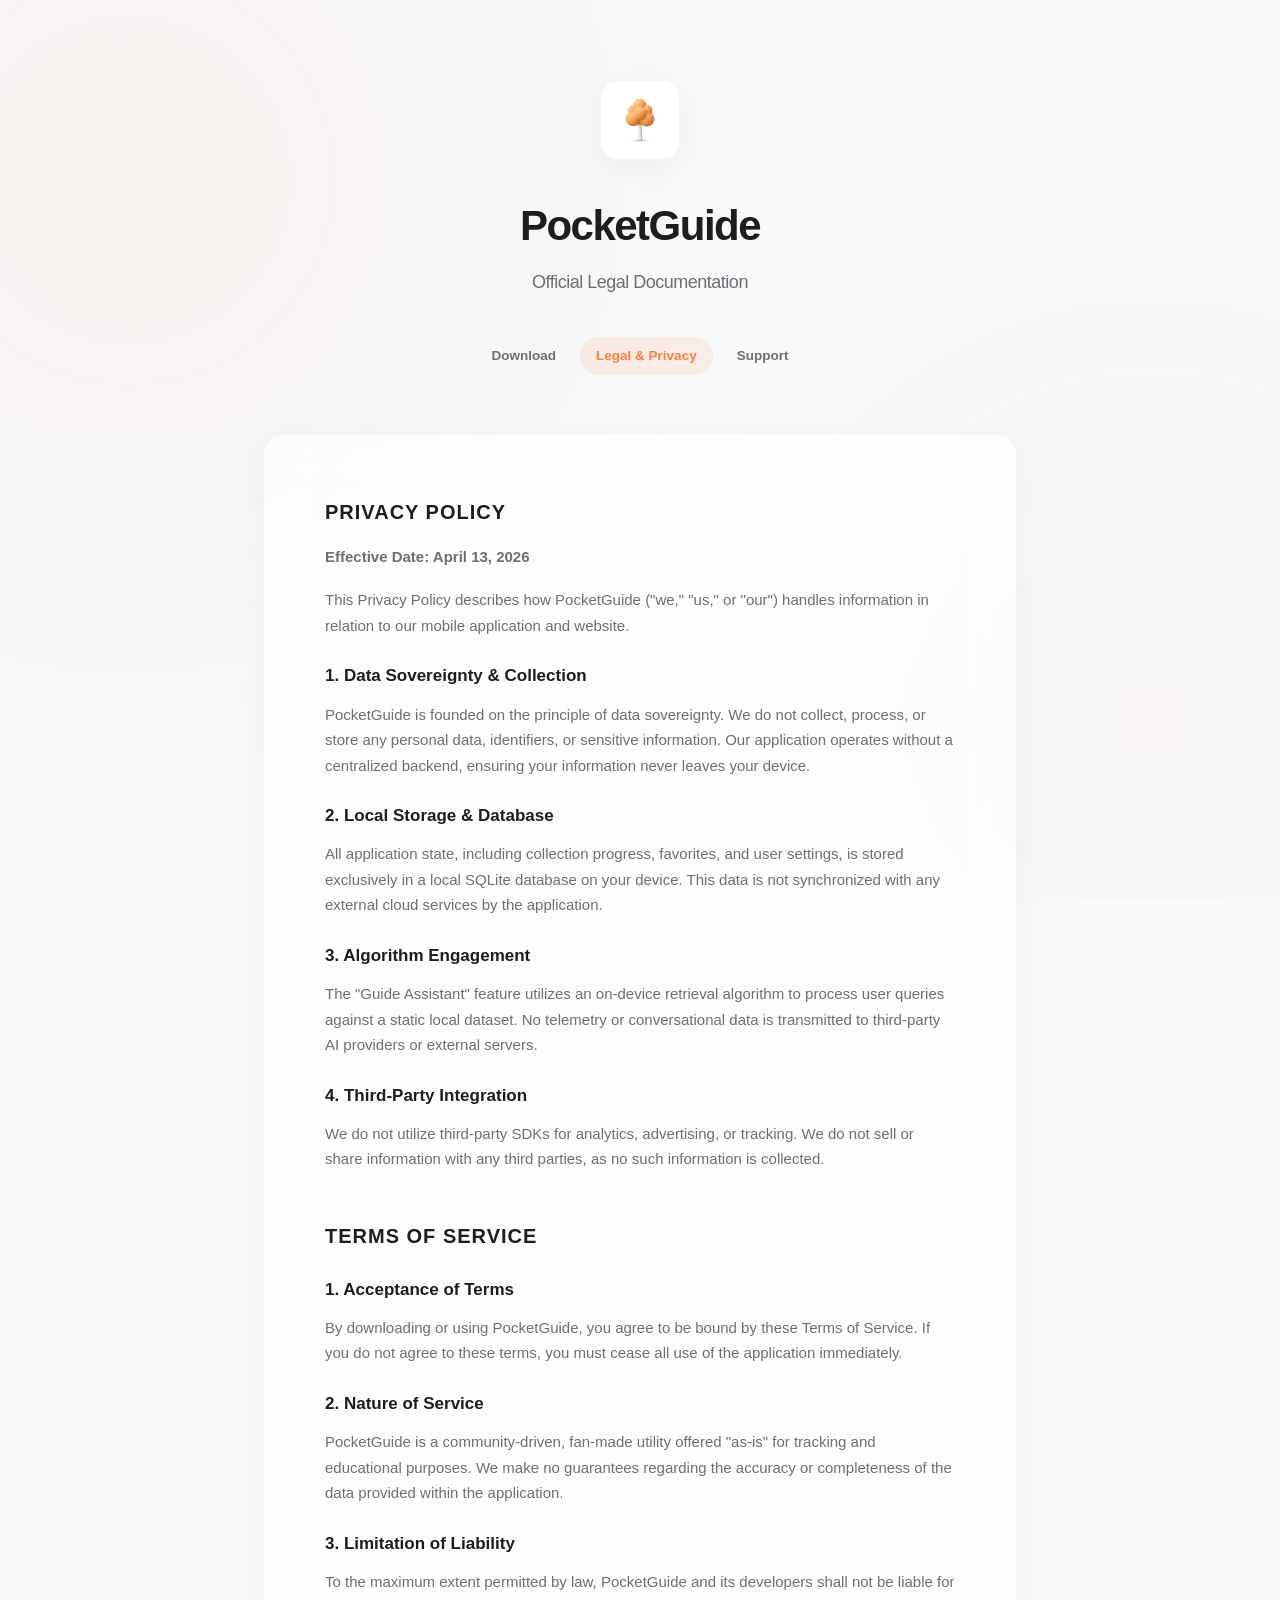
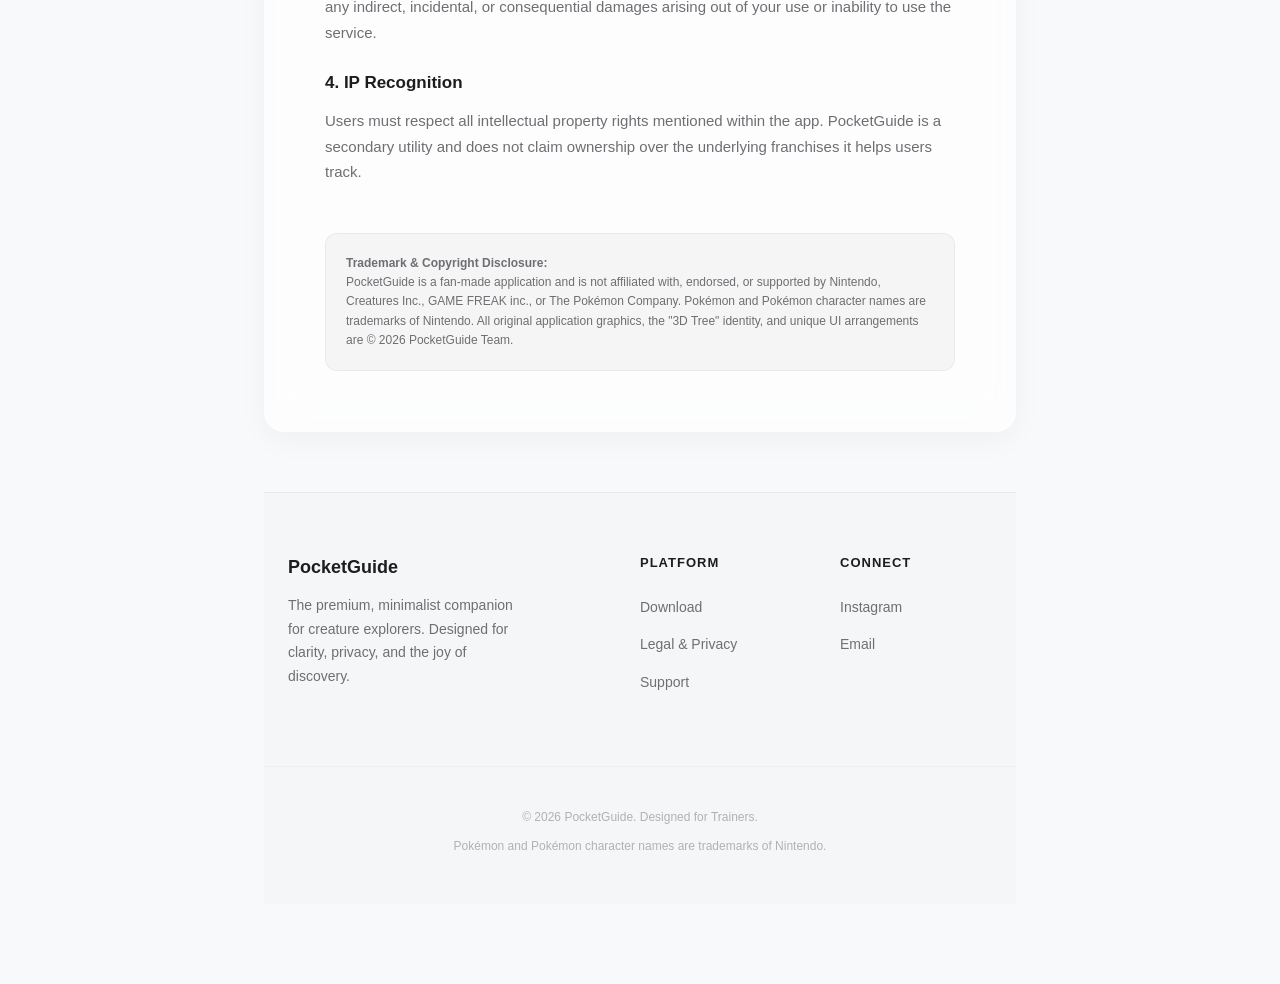
==== index.html @ 84dc96e0 "Add files via upload" ====
<!DOCTYPE html>
<html lang="en">
<head>
  <meta charset="UTF-8">
  <meta name="viewport" content="width=device-width, initial-scale=1.0">
  <title>Legal & Privacy | PocketGuide</title>
  <link rel="icon" type="image/png" href="favicon.png">
  <link rel="stylesheet" href="style.css">
</head>
<body>
  <div class="gradient-bg"></div>
  <div class="container">
    <header>
      <img src="logo.png" alt="PocketGuide Logo" class="logo-image">
      <h1>PocketGuide</h1>
      <p class="subtitle">Official Legal Documentation</p>
      
      <div class="nav">
        <a href="download.html" class="nav-link">Download</a>
        <a href="index.html" class="nav-link active">Legal & Privacy</a>
        <a href="contact.html" class="nav-link">Support</a>
      </div>
    </header>

    <main class="card">
      <div class="legal-section">
        <h2>Privacy Policy</h2>
        <p><strong>Effective Date: April 13, 2026</strong></p>
        <p>This Privacy Policy describes how PocketGuide ("we," "us," or "our") handles information in relation to our mobile application and website.</p>
        
        <h3>1. Data Sovereignty & Collection</h3>
        <p>PocketGuide is founded on the principle of data sovereignty. We do not collect, process, or store any personal data, identifiers, or sensitive information. Our application operates without a centralized backend, ensuring your information never leaves your device.</p>
        
        <h3>2. Local Storage & Database</h3>
        <p>All application state, including collection progress, favorites, and user settings, is stored exclusively in a local SQLite database on your device. This data is not synchronized with any external cloud services by the application.</p>
        
        <h3>3. Algorithm Engagement</h3>
        <p>The "Guide Assistant" feature utilizes an on-device retrieval algorithm to process user queries against a static local dataset. No telemetry or conversational data is transmitted to third-party AI providers or external servers.</p>
        
        <h3>4. Third-Party Integration</h3>
        <p>We do not utilize third-party SDKs for analytics, advertising, or tracking. We do not sell or share information with any third parties, as no such information is collected.</p>
      </div>

      <div class="legal-section">
        <h2>Terms of Service</h2>
        <h3>1. Acceptance of Terms</h3>
        <p>By downloading or using PocketGuide, you agree to be bound by these Terms of Service. If you do not agree to these terms, you must cease all use of the application immediately.</p>
        
        <h3>2. Nature of Service</h3>
        <p>PocketGuide is a community-driven, fan-made utility offered "as-is" for tracking and educational purposes. We make no guarantees regarding the accuracy or completeness of the data provided within the application.</p>
        
        <h3>3. Limitation of Liability</h3>
        <p>To the maximum extent permitted by law, PocketGuide and its developers shall not be liable for any indirect, incidental, or consequential damages arising out of your use or inability to use the service.</p>
        
        <h3>4. IP Recognition</h3>
        <p>Users must respect all intellectual property rights mentioned within the app. PocketGuide is a secondary utility and does not claim ownership over the underlying franchises it helps users track.</p>
      </div>

      <div class="trademark-notice">
        <strong>Trademark & Copyright Disclosure:</strong><br>
        PocketGuide is a fan-made application and is not affiliated with, endorsed, or supported by Nintendo, Creatures Inc., GAME FREAK inc., or The Pokémon Company. Pokémon and Pokémon character names are trademarks of Nintendo. All original application graphics, the "3D Tree" identity, and unique UI arrangements are &copy; 2026 PocketGuide Team.
      </div>
    </main>

    <footer>
      <div class="footer-grid">
        <div class="footer-brand">
          <h4>PocketGuide</h4>
          <p>The premium, minimalist companion for creature explorers. Designed for clarity, privacy, and the joy of discovery.</p>
        </div>
        <div class="footer-col">
          <h5>Platform</h5>
          <ul class="footer-links">
            <li><a href="download.html">Download</a></li>
            <li><a href="index.html">Legal & Privacy</a></li>
            <li><a href="contact.html">Support</a></li>
          </ul>
        </div>
        <div class="footer-col">
          <h5>Connect</h5>
          <ul class="footer-links">
            <li><a href="#">Instagram</a></li>
            <li><a href="mailto:support@pocketguide.app">Email</a></li>
          </ul>
        </div>
      </div>
      <div class="footer-bottom">
        <p>&copy; 2026 PocketGuide. Designed for Trainers.</p>
        <p>Pokémon and Pokémon character names are trademarks of Nintendo.</p>
      </div>
    </footer>
  </div>
</body>
</html>
---- style.css ----
/* style.css - PocketGuide Premium Design System (Mobile First) */

:root {
  --accent: #FF7F41; /* PocketGuide Orange */
  --accent-light: rgba(255, 127, 65, 0.1);
  --bg-primary: #F8F9FA;
  --bg-secondary: #FFFFFF;
  --text-primary: #1D1D1F;
  --text-secondary: #6E6E73;
  --card-shadow: 0 8px 30px rgba(0, 0, 0, 0.04);
  --border-radius: 20px;
  --glass: rgba(255, 255, 255, 0.7);
}

* {
  box-sizing: border-box;
  margin: 0;
  padding: 0;
}

body {
  font-family: 'Inter', -apple-system, BlinkMacSystemFont, sans-serif;
  background-color: var(--bg-primary);
  color: var(--text-primary);
  line-height: 1.6;
  -webkit-font-smoothing: antialiased;
  overflow-x: hidden;
}

/* --- MOBILE BASE STYLES --- */

.gradient-bg {
  position: fixed;
  top: 0;
  left: 0;
  width: 100%;
  height: 100%;
  z-index: -1;
  background: radial-gradient(circle at 10% 20%, rgba(255, 127, 65, 0.05) 0%, rgba(255, 255, 255, 0) 45%),
              radial-gradient(circle at 90% 80%, rgba(255, 127, 65, 0.03) 0%, rgba(255, 255, 255, 0) 45%);
}

.container {
  width: 100%;
  margin: 0 auto;
  padding: 40px 16px;
}

header {
  text-align: center;
  margin-bottom: 40px;
  animation: fadeIn 0.8s ease-out;
}

.logo-image {
  width: 80px;
  height: 80px;
  border-radius: 18px;
  margin-bottom: 24px;
  box-shadow: var(--card-shadow);
  border: 1px solid rgba(0,0,0,0.02);
}

h1 {
  font-size: 32px;
  font-weight: 800;
  letter-spacing: -1.5px;
  margin-bottom: 8px;
  color: var(--text-primary);
}

.subtitle {
  font-size: 16px;
  color: var(--text-secondary);
  font-weight: 500;
  letter-spacing: -0.5px;
}

.nav {
  display: flex;
  justify-content: center;
  gap: 4px;
  margin-top: 32px;
}

.nav-link {
  text-decoration: none;
  color: var(--text-secondary);
  font-weight: 600;
  font-size: 12px;
  transition: all 0.2s ease;
  padding: 8px 12px;
  border-radius: 100px;
}

.nav-link:hover {
  color: var(--accent);
  background-color: var(--accent-light);
}

.nav-link.active {
  color: var(--accent);
  background: var(--accent-light);
}

.card {
  background: var(--glass);
  backdrop-filter: blur(20px);
  -webkit-backdrop-filter: blur(20px);
  border-radius: var(--border-radius);
  padding: 32px 24px;
  box-shadow: var(--card-shadow);
  border: 1px solid rgba(255, 255, 255, 0.4);
  animation: slideUp 0.8s ease-out;
}

.legal-section {
  margin-bottom: 48px;
}

.legal-section:last-child {
  margin-bottom: 0;
}

h2 {
  font-size: 18px;
  font-weight: 700;
  margin: 32px 0 16px;
  color: var(--text-primary);
  text-transform: uppercase;
  letter-spacing: 1px;
}

h2:first-of-type {
  margin-top: 0;
}

h3 {
  font-size: 16px;
  font-weight: 700;
  margin: 24px 0 12px;
  color: var(--text-primary);
}

p {
  margin-bottom: 18px;
  color: var(--text-secondary);
  font-size: 15px;
  line-height: 1.7;
}

.trademark-notice {
  background: rgba(0,0,0,0.03);
  padding: 20px;
  border-radius: 12px;
  font-size: 12px;
  color: var(--text-secondary);
  border: 1px solid rgba(0,0,0,0.05);
  margin-top: 40px;
}

/* Download Specifics */

.hero-image {
  width: 100px;
  height: 100px;
  margin: 0 auto 24px;
  display: block;
  border-radius: 24px;
  box-shadow: 0 12px 40px rgba(0,0,0,0.1);
  animation: float 4s ease-in-out infinite;
}

.app-badge {
  display: inline-block;
  background: #000;
  color: white;
  padding: 10px 24px;
  border-radius: 12px;
  text-decoration: none;
  font-weight: 600;
  margin-top: 24px;
  transition: transform 0.3s cubic-bezier(0.175, 0.885, 0.32, 1.275);
  box-shadow: 0 10px 20px rgba(0,0,0,0.1);
}

/* Contact Specifics */

.contact-item {
  display: flex;
  align-items: center;
  gap: 16px;
  margin-bottom: 12px;
  padding: 16px;
  background: rgba(255, 127, 65, 0.03);
  border-radius: 12px;
  border: 1px solid rgba(255, 127, 65, 0.05);
  text-decoration: none;
  transition: all 0.3s ease;
}

.contact-icon {
  font-size: 20px;
  background: white;
  width: 40px;
  height: 40px;
  display: flex;
  align-items: center;
  justify-content: center;
  border-radius: 10px;
  box-shadow: 0 4px 10px rgba(0,0,0,0.03);
}

/* Footer (Mobile First: 1-Column) */

footer {
  margin-top: 60px;
  padding: 60px 0 40px;
  border-top: 1px solid rgba(0,0,0,0.05);
  background: rgba(0,0,0,0.01);
}

.footer-grid {
  display: flex;
  flex-direction: column;
  gap: 32px;
  text-align: center;
  padding: 0 24px;
}

.footer-brand h4 {
  font-size: 18px;
  font-weight: 800;
  margin-bottom: 12px;
  color: var(--text-primary);
}

.footer-brand p {
  font-size: 14px;
  margin: 0 auto;
}

.footer-col h5 {
  font-size: 13px;
  text-transform: uppercase;
  letter-spacing: 1px;
  font-weight: 700;
  margin-bottom: 20px;
  color: var(--text-primary);
}

.footer-links {
  list-style: none;
}

.footer-links li {
  margin-bottom: 12px;
}

.footer-links a {
  text-decoration: none;
  color: var(--text-secondary);
  font-size: 14px;
  transition: color 0.2s ease;
}

.footer-bottom {
  margin: 40px auto 0;
  padding: 32px 24px 0;
  border-top: 1px solid rgba(0,0,0,0.03);
  text-align: center;
}

.footer-bottom p {
  font-size: 11px;
  opacity: 0.5;
  margin-bottom: 8px;
}

/* --- DESKTOP PROGRESSIVE ENHANCEMENTS --- */

@media (min-width: 768px) {
  .container {
    max-width: 800px;
    padding: 80px 24px;
  }
  
  header {
    margin-bottom: 60px;
  }

  h1 {
    font-size: 42px;
  }

  .subtitle {
    font-size: 18px;
  }

  .nav {
    gap: 8px;
    margin-top: 40px;
  }

  .nav-link {
    font-size: 13.5px;
    padding: 8px 16px;
  }

  .card {
    padding: 60px;
  }

  h2 {
    font-size: 20px;
    margin-top: 40px;
  }

  h3 {
    font-size: 17px;
  }

  .hero-image {
    width: 120px;
    height: 120px;
    margin-bottom: 32px;
  }

  .app-badge {
    padding: 12px 32px;
    border-radius: 14px;
    margin-top: 32px;
  }

  .app-badge:hover {
    transform: scale(1.05);
    box-shadow: 0 15px 30px rgba(0,0,0,0.15);
  }

  .contact-item:hover {
    transform: translateX(4px);
  }

  .contact-item.instagram:hover {
    background: rgba(225, 48, 108, 0.08); 
    border-color: rgba(225, 48, 108, 0.1);
  }

  .contact-item.instagram:hover .contact-icon {
    background: linear-gradient(45deg, #f09433 0%, #e6683c 25%, #dc2743 50%, #cc2366 75%, #bc1888 100%);
    color: white;
  }

  .footer-grid {
    display: grid;
    grid-template-columns: 2fr 1fr 1fr;
    text-align: left;
    gap: 48px;
    max-width: 800px;
    margin: 0 auto;
  }

  .footer-brand p {
    margin: 0;
    max-width: 240px;
  }

  .footer-bottom {
    max-width: 800px;
    margin-top: 60px;
    padding-top: 40px;
  }

  .footer-bottom p {
    font-size: 12px;
  }
}

/* --- ANIMATIONS --- */

@keyframes float {
  0% { transform: translateY(0px); }
  50% { transform: translateY(-8px); }
  100% { transform: translateY(0px); }
}

@keyframes fadeIn {
  from { opacity: 0; transform: translateY(-10px); }
  to { opacity: 1; transform: translateY(0); }
}

@keyframes slideUp {
  from { opacity: 0; transform: translateY(20px); }
  to { opacity: 1; transform: translateY(0); }
}
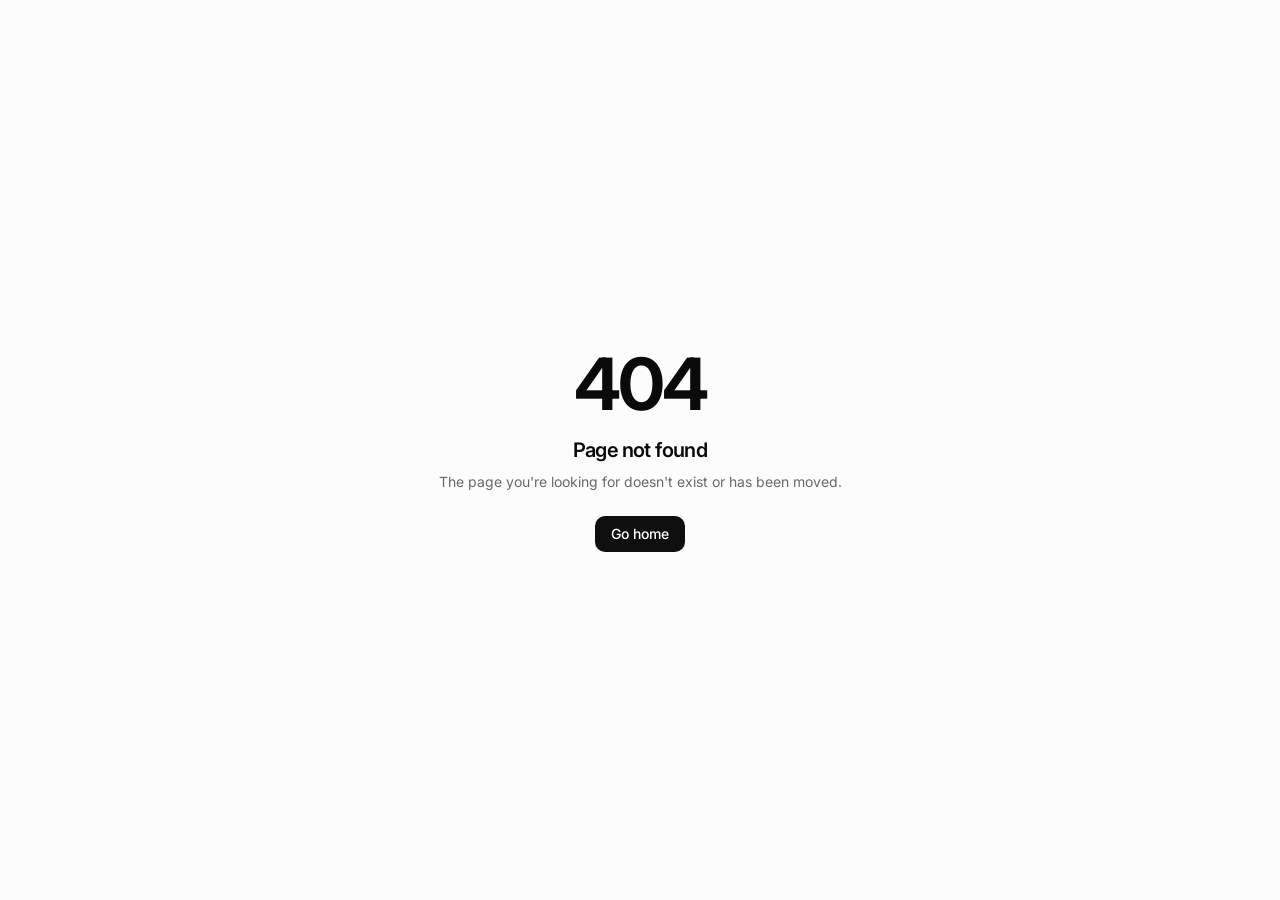
==== commit 6ef862ac: "Add files via upload" ====
--- a/index.html
+++ b/index.html
@@ -1,94 +1,18 @@
 <!DOCTYPE html>
 <html lang="en">
-<head>
-  <meta charset="UTF-8">
-  <meta name="viewport" content="width=device-width, initial-scale=1.0">
-  <title>Legal & Privacy | PocketGuide</title>
-  <link rel="icon" type="image/png" href="favicon.png">
-  <link rel="stylesheet" href="style.css">
-</head>
-<body>
-  <div class="gradient-bg"></div>
-  <div class="container">
-    <header>
-      <img src="logo.png" alt="PocketGuide Logo" class="logo-image">
-      <h1>PocketGuide</h1>
-      <p class="subtitle">Official Legal Documentation</p>
-      
-      <div class="nav">
-        <a href="download.html" class="nav-link">Download</a>
-        <a href="index.html" class="nav-link active">Legal & Privacy</a>
-        <a href="contact.html" class="nav-link">Support</a>
-      </div>
-    </header>
-
-    <main class="card">
-      <div class="legal-section">
-        <h2>Privacy Policy</h2>
-        <p><strong>Effective Date: April 13, 2026</strong></p>
-        <p>This Privacy Policy describes how PocketGuide ("we," "us," or "our") handles information in relation to our mobile application and website.</p>
-        
-        <h3>1. Data Sovereignty & Collection</h3>
-        <p>PocketGuide is founded on the principle of data sovereignty. We do not collect, process, or store any personal data, identifiers, or sensitive information. Our application operates without a centralized backend, ensuring your information never leaves your device.</p>
-        
-        <h3>2. Local Storage & Database</h3>
-        <p>All application state, including collection progress, favorites, and user settings, is stored exclusively in a local SQLite database on your device. This data is not synchronized with any external cloud services by the application.</p>
-        
-        <h3>3. Algorithm Engagement</h3>
-        <p>The "Guide Assistant" feature utilizes an on-device retrieval algorithm to process user queries against a static local dataset. No telemetry or conversational data is transmitted to third-party AI providers or external servers.</p>
-        
-        <h3>4. Third-Party Integration</h3>
-        <p>We do not utilize third-party SDKs for analytics, advertising, or tracking. We do not sell or share information with any third parties, as no such information is collected.</p>
-      </div>
-
-      <div class="legal-section">
-        <h2>Terms of Service</h2>
-        <h3>1. Acceptance of Terms</h3>
-        <p>By downloading or using PocketGuide, you agree to be bound by these Terms of Service. If you do not agree to these terms, you must cease all use of the application immediately.</p>
-        
-        <h3>2. Nature of Service</h3>
-        <p>PocketGuide is a community-driven, fan-made utility offered "as-is" for tracking and educational purposes. We make no guarantees regarding the accuracy or completeness of the data provided within the application.</p>
-        
-        <h3>3. Limitation of Liability</h3>
-        <p>To the maximum extent permitted by law, PocketGuide and its developers shall not be liable for any indirect, incidental, or consequential damages arising out of your use or inability to use the service.</p>
-        
-        <h3>4. IP Recognition</h3>
-        <p>Users must respect all intellectual property rights mentioned within the app. PocketGuide is a secondary utility and does not claim ownership over the underlying franchises it helps users track.</p>
-      </div>
-
-      <div class="trademark-notice">
-        <strong>Trademark & Copyright Disclosure:</strong><br>
-        PocketGuide is a fan-made application and is not affiliated with, endorsed, or supported by Nintendo, Creatures Inc., GAME FREAK inc., or The Pokémon Company. Pokémon and Pokémon character names are trademarks of Nintendo. All original application graphics, the "3D Tree" identity, and unique UI arrangements are &copy; 2026 PocketGuide Team.
-      </div>
-    </main>
-
-    <footer>
-      <div class="footer-grid">
-        <div class="footer-brand">
-          <h4>PocketGuide</h4>
-          <p>The premium, minimalist companion for creature explorers. Designed for clarity, privacy, and the joy of discovery.</p>
-        </div>
-        <div class="footer-col">
-          <h5>Platform</h5>
-          <ul class="footer-links">
-            <li><a href="download.html">Download</a></li>
-            <li><a href="index.html">Legal & Privacy</a></li>
-            <li><a href="contact.html">Support</a></li>
-          </ul>
-        </div>
-        <div class="footer-col">
-          <h5>Connect</h5>
-          <ul class="footer-links">
-            <li><a href="#">Instagram</a></li>
-            <li><a href="mailto:support@pocketguide.app">Email</a></li>
-          </ul>
-        </div>
-      </div>
-      <div class="footer-bottom">
-        <p>&copy; 2026 PocketGuide. Designed for Trainers.</p>
-        <p>Pokémon and Pokémon character names are trademarks of Nintendo.</p>
-      </div>
-    </footer>
-  </div>
-</body>
+  <head>
+    <meta charset="UTF-8" />
+    <meta name="viewport" content="width=device-width, initial-scale=1.0" />
+    <title>PocketGuide</title>
+    <meta name="description" content="The premium, minimalist companion for creature explorers." />
+    <!-- Fonts -->
+    <link rel="preconnect" href="https://fonts.googleapis.com" />
+    <link rel="preconnect" href="https://fonts.gstatic.com" crossorigin />
+    <link href="https://fonts.googleapis.com/css2?family=Inter:wght@400;500;600;700;800;900&display=swap" rel="stylesheet" />
+    <script type="module" crossorigin src="./assets/index-D2GuBAJl.js"></script>
+    <link rel="stylesheet" crossorigin href="./assets/index-BNg-23qD.css">
+  </head>
+  <body>
+    <div id="root"></div>
+  </body>
 </html>
--- a/assets/index-BNg-23qD.css
+++ b/assets/index-BNg-23qD.css
@@ -0,0 +1 @@
+@layer properties{@supports (((-webkit-hyphens:none)) and (not (margin-trim:inline))) or ((-moz-orient:inline) and (not (color:rgb(from red r g b)))){*,:before,:after,::backdrop{--tw-translate-x:0;--tw-translate-y:0;--tw-translate-z:0;--tw-rotate-x:initial;--tw-rotate-y:initial;--tw-rotate-z:initial;--tw-skew-x:initial;--tw-skew-y:initial;--tw-space-y-reverse:0;--tw-space-x-reverse:0;--tw-border-style:solid;--tw-gradient-position:initial;--tw-gradient-from:#0000;--tw-gradient-via:#0000;--tw-gradient-to:#0000;--tw-gradient-stops:initial;--tw-gradient-via-stops:initial;--tw-gradient-from-position:0%;--tw-gradient-via-position:50%;--tw-gradient-to-position:100%;--tw-leading:initial;--tw-font-weight:initial;--tw-tracking:initial;--tw-ordinal:initial;--tw-slashed-zero:initial;--tw-numeric-figure:initial;--tw-numeric-spacing:initial;--tw-numeric-fraction:initial;--tw-shadow:0 0 #0000;--tw-shadow-color:initial;--tw-shadow-alpha:100%;--tw-inset-shadow:0 0 #0000;--tw-inset-shadow-color:initial;--tw-inset-shadow-alpha:100%;--tw-ring-color:initial;--tw-ring-shadow:0 0 #0000;--tw-inset-ring-color:initial;--tw-inset-ring-shadow:0 0 #0000;--tw-ring-inset:initial;--tw-ring-offset-width:0px;--tw-ring-offset-color:#fff;--tw-ring-offset-shadow:0 0 #0000;--tw-outline-style:solid;--tw-blur:initial;--tw-brightness:initial;--tw-contrast:initial;--tw-grayscale:initial;--tw-hue-rotate:initial;--tw-invert:initial;--tw-opacity:initial;--tw-saturate:initial;--tw-sepia:initial;--tw-drop-shadow:initial;--tw-drop-shadow-color:initial;--tw-drop-shadow-alpha:100%;--tw-drop-shadow-size:initial;--tw-duration:initial;--tw-ease:initial;--tw-scale-x:1;--tw-scale-y:1;--tw-scale-z:1;--tw-content:"";--tw-animation-delay:0s;--tw-animation-direction:normal;--tw-animation-duration:initial;--tw-animation-fill-mode:none;--tw-animation-iteration-count:1;--tw-enter-blur:0;--tw-enter-opacity:1;--tw-enter-rotate:0;--tw-enter-scale:1;--tw-enter-translate-x:0;--tw-enter-translate-y:0;--tw-exit-blur:0;--tw-exit-opacity:1;--tw-exit-rotate:0;--tw-exit-scale:1;--tw-exit-translate-x:0;--tw-exit-translate-y:0}}}@layer theme{:root,:host{--font-sans:ui-sans-serif, system-ui, sans-serif, "Apple Color Emoji", "Segoe UI Emoji", "Segoe UI Symbol", "Noto Color Emoji";--font-mono:ui-monospace, SFMono-Regular, Menlo, Monaco, Consolas, "Liberation Mono", "Courier New", monospace;--color-black:#000;--spacing:.25rem;--container-xs:20rem;--container-sm:24rem;--container-md:28rem;--container-lg:32rem;--container-2xl:42rem;--container-3xl:48rem;--container-4xl:56rem;--container-5xl:64rem;--container-6xl:72rem;--text-xs:.75rem;--text-xs--line-height:calc(1 / .75);--text-sm:.875rem;--text-sm--line-height:calc(1.25 / .875);--text-base:1rem;--text-base--line-height: 1.5 ;--text-lg:1.125rem;--text-lg--line-height:calc(1.75 / 1.125);--text-xl:1.25rem;--text-xl--line-height:calc(1.75 / 1.25);--text-2xl:1.5rem;--text-2xl--line-height:calc(2 / 1.5);--text-3xl:1.875rem;--text-3xl--line-height: 1.2 ;--text-5xl:3rem;--text-5xl--line-height:1;--text-6xl:3.75rem;--text-6xl--line-height:1;--text-7xl:4.5rem;--text-7xl--line-height:1;--text-8xl:6rem;--text-8xl--line-height:1;--font-weight-normal:400;--font-weight-medium:500;--font-weight-semibold:600;--font-weight-bold:700;--font-weight-extrabold:800;--font-weight-black:900;--tracking-tight:-.025em;--tracking-wide:.025em;--tracking-wider:.05em;--tracking-widest:.1em;--leading-relaxed:1.625;--ease-in-out:cubic-bezier(.4, 0, .2, 1);--animate-pulse:pulse 2s cubic-bezier(.4, 0, .6, 1) infinite;--aspect-video:16 / 9;--default-transition-duration:.15s;--default-transition-timing-function:cubic-bezier(.4, 0, .2, 1);--default-font-family:var(--font-sans);--default-mono-font-family:var(--font-mono);--color-background:var(--background);--color-foreground:var(--foreground);--color-primary:var(--primary);--color-primary-foreground:var(--primary-foreground);--color-border:var(--border)}}@layer base{*,:after,:before,::backdrop{box-sizing:border-box;border:0 solid;margin:0;padding:0}::file-selector-button{box-sizing:border-box;border:0 solid;margin:0;padding:0}html,:host{-webkit-text-size-adjust:100%;tab-size:4;line-height:1.5;font-family:var(--default-font-family,ui-sans-serif, system-ui, sans-serif, "Apple Color Emoji", "Segoe UI Emoji", "Segoe UI Symbol", "Noto Color Emoji");font-feature-settings:var(--default-font-feature-settings,normal);font-variation-settings:var(--default-font-variation-settings,normal);-webkit-tap-highlight-color:transparent}hr{height:0;color:inherit;border-top-width:1px}abbr:where([title]){-webkit-text-decoration:underline dotted;text-decoration:underline dotted}h1,h2,h3,h4,h5,h6{font-size:inherit;font-weight:inherit}a{color:inherit;-webkit-text-decoration:inherit;text-decoration:inherit}b,strong{font-weight:bolder}code,kbd,samp,pre{font-family:var(--default-mono-font-family,ui-monospace, SFMono-Regular, Menlo, Monaco, Consolas, "Liberation Mono", "Courier New", monospace);font-feature-settings:var(--default-mono-font-feature-settings,normal);font-variation-settings:var(--default-mono-font-variation-settings,normal);font-size:1em}small{font-size:80%}sub,sup{vertical-align:baseline;font-size:75%;line-height:0;position:relative}sub{bottom:-.25em}sup{top:-.5em}table{text-indent:0;border-color:inherit;border-collapse:collapse}:-moz-focusring{outline:auto}progress{vertical-align:baseline}summary{display:list-item}ol,ul,menu{list-style:none}img,svg,video,canvas,audio,iframe,embed,object{vertical-align:middle;display:block}img,video{max-width:100%;height:auto}button,input,select,optgroup,textarea{font:inherit;font-feature-settings:inherit;font-variation-settings:inherit;letter-spacing:inherit;color:inherit;opacity:1;background-color:#0000;border-radius:0}::file-selector-button{font:inherit;font-feature-settings:inherit;font-variation-settings:inherit;letter-spacing:inherit;color:inherit;opacity:1;background-color:#0000;border-radius:0}:where(select:is([multiple],[size])) optgroup{font-weight:bolder}:where(select:is([multiple],[size])) optgroup option{padding-inline-start:20px}::file-selector-button{margin-inline-end:4px}::placeholder{opacity:1}@supports (not ((-webkit-appearance:-apple-pay-button))) or (contain-intrinsic-size:1px){::placeholder{color:currentColor}@supports (color:color-mix(in lab,red,red)){::placeholder{color:color-mix(in oklab,currentcolor 50%,transparent)}}}textarea{resize:vertical}::-webkit-search-decoration{-webkit-appearance:none}::-webkit-date-and-time-value{min-height:1lh;text-align:inherit}::-webkit-datetime-edit{display:inline-flex}::-webkit-datetime-edit-fields-wrapper{padding:0}::-webkit-datetime-edit{padding-block:0}::-webkit-datetime-edit-year-field{padding-block:0}::-webkit-datetime-edit-month-field{padding-block:0}::-webkit-datetime-edit-day-field{padding-block:0}::-webkit-datetime-edit-hour-field{padding-block:0}::-webkit-datetime-edit-minute-field{padding-block:0}::-webkit-datetime-edit-second-field{padding-block:0}::-webkit-datetime-edit-millisecond-field{padding-block:0}::-webkit-datetime-edit-meridiem-field{padding-block:0}::-webkit-calendar-picker-indicator{line-height:1}:-moz-ui-invalid{box-shadow:none}button,input:where([type=button],[type=reset],[type=submit]){appearance:button}::file-selector-button{appearance:button}::-webkit-inner-spin-button{height:auto}::-webkit-outer-spin-button{height:auto}[hidden]:where(:not([hidden=until-found])){display:none!important}*{border-color:var(--color-border)}html{scroll-behavior:smooth}body{background-color:var(--color-background);color:var(--color-foreground);font-family:var(--font-family-body);-webkit-font-smoothing:antialiased;-moz-osx-font-smoothing:grayscale;overflow-x:hidden}h1,h2,h3,h4,h5,h6{font-family:var(--font-family-display);letter-spacing:-.04em}}@layer components{.ambient-glow{pointer-events:none;z-index:0;width:100%;height:100%;position:fixed;top:0;left:0;overflow:hidden}.glow-orb{filter:blur(120px);opacity:.12;will-change:transform;border-radius:50%;position:absolute}.glow-orb-1{background:#c5caf5;width:600px;height:600px;animation:25s ease-in-out infinite drift1;top:-10%;left:20%}.glow-orb-2{background:#bae0e2;width:500px;height:500px;animation:30s ease-in-out infinite drift2;top:30%;right:-5%}.glow-orb-3{background:#f2d3ee;width:400px;height:400px;animation:20s ease-in-out infinite drift3;bottom:10%;left:-5%}@keyframes drift1{0%,to{transform:translate(0)scale(1)}33%{transform:translate(80px,60px)scale(1.05)}66%{transform:translate(-40px,30px)scale(.95)}}@keyframes drift2{0%,to{transform:translate(0)scale(1)}33%{transform:translate(-60px,-40px)scale(.95)}66%{transform:translate(40px,-20px)scale(1.05)}}@keyframes drift3{0%,to{transform:translate(0)scale(1)}50%{transform:translate(60px,-40px)scale(1.08)}}.hero-gradient{background:linear-gradient(#eff2f780,#f9fafc4d 40%,#fcfcfc)}.section-padding{padding-top:9rem;padding-bottom:9rem}@media(min-width:768px){.section-padding{padding-top:14rem;padding-bottom:14rem}}.feature-card{background:#fff;border:1px solid oklch(94% .002 260);border-radius:1.5rem;transition:all .4s;overflow:hidden}.feature-card:hover{border-color:#dddee0;transform:translateY(-4px);box-shadow:0 20px 60px -15px #63636314}.screenshot-card{background:linear-gradient(145deg,#f3f5f9,#f9fafb);border-radius:1.75rem;transition:all .5s;position:relative;overflow:hidden}.screenshot-card:hover{transform:translateY(-6px)scale(1.01);box-shadow:0 30px 80px -20px #4848481f}.screenshot-card img{transition:transform .5s}.screenshot-card:hover img{transform:scale(1.02)}.pill-button{cursor:pointer;border-radius:9999px;justify-content:center;align-items:center;padding:.75rem 1.75rem;font-size:.9375rem;font-weight:600;text-decoration:none;transition:all .3s;display:inline-flex}.pill-dark{background-color:var(--color-primary);color:var(--color-primary-foreground)}.pill-dark:hover{transform:scale(1.03);box-shadow:0 8px 30px #0f0f0f40}.pill-light{color:var(--color-foreground);background-color:#fff;border:1.5px solid oklch(90% .002 260)}.pill-light:hover{border-color:#c4c4c4;transform:scale(1.03);box-shadow:0 8px 30px #6363630f}.text-balance{text-wrap:balance}.perspective-container{perspective:1200px}.mockup-3d{transform-style:preserve-3d;will-change:transform;transition:transform .6s;transform:rotateX(8deg)rotateY(0)}.mockup-3d:hover{transform:rotateX(2deg)rotateY(0)}.floating-shape{pointer-events:none;opacity:.25;position:absolute}.shape-circle{border:2px solid oklch(80% .08 340);border-radius:50%;width:40px;height:40px;animation:8s ease-in-out infinite float-slow}.shape-diamond{background:#eabfda;width:16px;height:16px;animation:6s ease-in-out infinite reverse float-slow;transform:rotate(45deg)}.shape-squiggle{border:2px solid oklch(85% .06 340);border-left:none;border-radius:0 50% 50% 0;width:40px;height:20px;animation:10s ease-in-out infinite float-slow}.shape-plus{width:20px;height:20px;animation:7s ease-in-out infinite float-slow;position:relative}.shape-plus:before,.shape-plus:after{content:"";background:#eabfda;position:absolute}.shape-plus:before{width:2px;height:100%;left:50%;transform:translate(-50%)}.shape-plus:after{width:100%;height:2px;top:50%;transform:translateY(-50%)}@keyframes float-slow{0%,to{transform:translateY(0)rotate(0)}50%{transform:translateY(-15px)rotate(5deg)}}.scroll-parallax{will-change:transform}}@layer utilities{.pointer-events-none{pointer-events:none}.invisible{visibility:hidden}.visible{visibility:visible}.sr-only{clip-path:inset(50%);white-space:nowrap;border-width:0;width:1px;height:1px;margin:-1px;padding:0;position:absolute;overflow:hidden}.absolute{position:absolute}.fixed{position:fixed}.relative{position:relative}.static{position:static}.inset-0{inset:calc(var(--spacing) * 0)}.inset-x-0{inset-inline:calc(var(--spacing) * 0)}.inset-y-0{inset-block:calc(var(--spacing) * 0)}.start{inset-inline-start:var(--spacing)}.end{inset-inline-end:var(--spacing)}.-top-12{top:calc(var(--spacing) * -12)}.top-0{top:calc(var(--spacing) * 0)}.top-1\.5{top:calc(var(--spacing) * 1.5)}.top-1\/2{top:50%}.top-3\.5{top:calc(var(--spacing) * 3.5)}.top-4{top:calc(var(--spacing) * 4)}.top-\[1px\]{top:1px}.top-\[50\%\]{top:50%}.top-\[60\%\]{top:60%}.top-full{top:100%}.-right-12{right:calc(var(--spacing) * -12)}.right-0{right:calc(var(--spacing) * 0)}.right-1{right:calc(var(--spacing) * 1)}.right-2{right:calc(var(--spacing) * 2)}.right-3{right:calc(var(--spacing) * 3)}.right-4{right:calc(var(--spacing) * 4)}.-bottom-12{bottom:calc(var(--spacing) * -12)}.bottom-0{bottom:calc(var(--spacing) * 0)}.-left-12{left:calc(var(--spacing) * -12)}.left-0{left:calc(var(--spacing) * 0)}.left-1\/2{left:50%}.left-2{left:calc(var(--spacing) * 2)}.left-\[50\%\]{left:50%}.z-10{z-index:10}.z-20{z-index:20}.z-50{z-index:50}.z-\[1\]{z-index:1}.-mx-1{margin-inline:calc(var(--spacing) * -1)}.mx-2{margin-inline:calc(var(--spacing) * 2)}.mx-3\.5{margin-inline:calc(var(--spacing) * 3.5)}.mx-auto{margin-inline:auto}.my-0\.5{margin-block:calc(var(--spacing) * .5)}.my-1{margin-block:calc(var(--spacing) * 1)}.-mt-4{margin-top:calc(var(--spacing) * -4)}.mt-1{margin-top:calc(var(--spacing) * 1)}.mt-1\.5{margin-top:calc(var(--spacing) * 1.5)}.mt-2{margin-top:calc(var(--spacing) * 2)}.mt-3{margin-top:calc(var(--spacing) * 3)}.mt-4{margin-top:calc(var(--spacing) * 4)}.mt-5{margin-top:calc(var(--spacing) * 5)}.mt-6{margin-top:calc(var(--spacing) * 6)}.mt-8{margin-top:calc(var(--spacing) * 8)}.mt-10{margin-top:calc(var(--spacing) * 10)}.mt-16{margin-top:calc(var(--spacing) * 16)}.mt-20{margin-top:calc(var(--spacing) * 20)}.mt-24{margin-top:calc(var(--spacing) * 24)}.mt-auto{margin-top:auto}.mr-2{margin-right:calc(var(--spacing) * 2)}.mb-1{margin-bottom:calc(var(--spacing) * 1)}.mb-6{margin-bottom:calc(var(--spacing) * 6)}.mb-8{margin-bottom:calc(var(--spacing) * 8)}.-ml-4{margin-left:calc(var(--spacing) * -4)}.ml-1{margin-left:calc(var(--spacing) * 1)}.ml-auto{margin-left:auto}.block{display:block}.flex{display:flex}.grid{display:grid}.hidden{display:none}.inline-flex{display:inline-flex}.table{display:table}.aspect-square{aspect-ratio:1}.aspect-video{aspect-ratio:var(--aspect-video)}.size-\(--cell-size\){width:var(--cell-size);height:var(--cell-size)}.size-4{width:calc(var(--spacing) * 4);height:calc(var(--spacing) * 4)}.size-7{width:calc(var(--spacing) * 7);height:calc(var(--spacing) * 7)}.h-\(--cell-size\){height:var(--cell-size)}.h-1\.5{height:calc(var(--spacing) * 1.5)}.h-2{height:calc(var(--spacing) * 2)}.h-2\.5{height:calc(var(--spacing) * 2.5)}.h-3{height:calc(var(--spacing) * 3)}.h-3\.5{height:calc(var(--spacing) * 3.5)}.h-4{height:calc(var(--spacing) * 4)}.h-5{height:calc(var(--spacing) * 5)}.h-6{height:calc(var(--spacing) * 6)}.h-7{height:calc(var(--spacing) * 7)}.h-8{height:calc(var(--spacing) * 8)}.h-9{height:calc(var(--spacing) * 9)}.h-10{height:calc(var(--spacing) * 10)}.h-12{height:calc(var(--spacing) * 12)}.h-14{height:calc(var(--spacing) * 14)}.h-16{height:calc(var(--spacing) * 16)}.h-\[1px\]{height:1px}.h-\[var\(--radix-navigation-menu-viewport-height\)\]{height:var(--radix-navigation-menu-viewport-height)}.h-\[var\(--radix-select-trigger-height\)\]{height:var(--radix-select-trigger-height)}.h-auto{height:auto}.h-full{height:100%}.h-px{height:1px}.h-svh{height:100svh}.max-h-\(--radix-context-menu-content-available-height\){max-height:var(--radix-context-menu-content-available-height)}.max-h-\(--radix-select-content-available-height\){max-height:var(--radix-select-content-available-height)}.max-h-40{max-height:calc(var(--spacing) * 40)}.max-h-\[300px\]{max-height:300px}.max-h-\[var\(--radix-dropdown-menu-content-available-height\)\]{max-height:var(--radix-dropdown-menu-content-available-height)}.min-h-0{min-height:calc(var(--spacing) * 0)}.min-h-\[60px\]{min-height:60px}.min-h-screen{min-height:100vh}.min-h-svh{min-height:100svh}.w-\(--cell-size\){width:var(--cell-size)}.w-\(--sidebar-width\){width:var(--sidebar-width)}.w-0{width:calc(var(--spacing) * 0)}.w-1{width:calc(var(--spacing) * 1)}.w-2{width:calc(var(--spacing) * 2)}.w-2\.5{width:calc(var(--spacing) * 2.5)}.w-3{width:calc(var(--spacing) * 3)}.w-3\.5{width:calc(var(--spacing) * 3.5)}.w-3\/4{width:75%}.w-4{width:calc(var(--spacing) * 4)}.w-5{width:calc(var(--spacing) * 5)}.w-6{width:calc(var(--spacing) * 6)}.w-7{width:calc(var(--spacing) * 7)}.w-8{width:calc(var(--spacing) * 8)}.w-9{width:calc(var(--spacing) * 9)}.w-10{width:calc(var(--spacing) * 10)}.w-14{width:calc(var(--spacing) * 14)}.w-16{width:calc(var(--spacing) * 16)}.w-64{width:calc(var(--spacing) * 64)}.w-72{width:calc(var(--spacing) * 72)}.w-\[1px\]{width:1px}.w-\[100px\]{width:100px}.w-auto{width:auto}.w-fit{width:fit-content}.w-full{width:100%}.w-max{width:max-content}.w-px{width:1px}.max-w-\(--skeleton-width\){max-width:var(--skeleton-width)}.max-w-2xl{max-width:var(--container-2xl)}.max-w-3xl{max-width:var(--container-3xl)}.max-w-4xl{max-width:var(--container-4xl)}.max-w-5xl{max-width:var(--container-5xl)}.max-w-6xl{max-width:var(--container-6xl)}.max-w-\[75rem\]{max-width:75rem}.max-w-\[320px\]{max-width:320px}.max-w-lg{max-width:var(--container-lg)}.max-w-max{max-width:max-content}.max-w-md{max-width:var(--container-md)}.max-w-xs{max-width:var(--container-xs)}.min-w-\(--cell-size\){min-width:var(--cell-size)}.min-w-0{min-width:calc(var(--spacing) * 0)}.min-w-5{min-width:calc(var(--spacing) * 5)}.min-w-8{min-width:calc(var(--spacing) * 8)}.min-w-9{min-width:calc(var(--spacing) * 9)}.min-w-10{min-width:calc(var(--spacing) * 10)}.min-w-\[8rem\]{min-width:8rem}.min-w-\[12rem\]{min-width:12rem}.min-w-\[var\(--radix-select-trigger-width\)\]{min-width:var(--radix-select-trigger-width)}.flex-1{flex:1}.shrink-0{flex-shrink:0}.grow{flex-grow:1}.grow-0{flex-grow:0}.basis-full{flex-basis:100%}.caption-bottom{caption-side:bottom}.border-collapse{border-collapse:collapse}.origin-\(--radix-context-menu-content-transform-origin\){transform-origin:var(--radix-context-menu-content-transform-origin)}.origin-\(--radix-dropdown-menu-content-transform-origin\){transform-origin:var(--radix-dropdown-menu-content-transform-origin)}.origin-\(--radix-hover-card-content-transform-origin\){transform-origin:var(--radix-hover-card-content-transform-origin)}.origin-\(--radix-menubar-content-transform-origin\){transform-origin:var(--radix-menubar-content-transform-origin)}.origin-\(--radix-popover-content-transform-origin\){transform-origin:var(--radix-popover-content-transform-origin)}.origin-\(--radix-select-content-transform-origin\){transform-origin:var(--radix-select-content-transform-origin)}.origin-\(--radix-tooltip-content-transform-origin\){transform-origin:var(--radix-tooltip-content-transform-origin)}.-translate-x-1\/2{--tw-translate-x: -50% ;translate:var(--tw-translate-x) var(--tw-translate-y)}.-translate-x-px{--tw-translate-x:-1px;translate:var(--tw-translate-x) var(--tw-translate-y)}.translate-x-\[-50\%\]{--tw-translate-x:-50%;translate:var(--tw-translate-x) var(--tw-translate-y)}.translate-x-px{--tw-translate-x:1px;translate:var(--tw-translate-x) var(--tw-translate-y)}.-translate-y-1\/2{--tw-translate-y: -50% ;translate:var(--tw-translate-x) var(--tw-translate-y)}.translate-y-\[-50\%\]{--tw-translate-y:-50%;translate:var(--tw-translate-x) var(--tw-translate-y)}.rotate-45{rotate:45deg}.rotate-90{rotate:90deg}.transform{transform:var(--tw-rotate-x,) var(--tw-rotate-y,) var(--tw-rotate-z,) var(--tw-skew-x,) var(--tw-skew-y,)}.animate-caret-blink{animation:1.25s ease-out infinite caret-blink}.animate-in{animation:enter var(--tw-animation-duration,var(--tw-duration,.15s))var(--tw-ease,ease)var(--tw-animation-delay,0s)var(--tw-animation-iteration-count,1)var(--tw-animation-direction,normal)var(--tw-animation-fill-mode,none)}.animate-pulse{animation:var(--animate-pulse)}.cursor-default{cursor:default}.cursor-pointer{cursor:pointer}.touch-none{touch-action:none}.list-none{list-style-type:none}.grid-cols-2{grid-template-columns:repeat(2,minmax(0,1fr))}.flex-col{flex-direction:column}.flex-col-reverse{flex-direction:column-reverse}.flex-row{flex-direction:row}.flex-wrap{flex-wrap:wrap}.place-content-center{place-content:center}.items-center{align-items:center}.items-end{align-items:flex-end}.items-start{align-items:flex-start}.items-stretch{align-items:stretch}.justify-between{justify-content:space-between}.justify-center{justify-content:center}.gap-1{gap:calc(var(--spacing) * 1)}.gap-1\.5{gap:calc(var(--spacing) * 1.5)}.gap-2{gap:calc(var(--spacing) * 2)}.gap-3{gap:calc(var(--spacing) * 3)}.gap-4{gap:calc(var(--spacing) * 4)}.gap-5{gap:calc(var(--spacing) * 5)}.gap-8{gap:calc(var(--spacing) * 8)}.gap-10{gap:calc(var(--spacing) * 10)}.gap-16{gap:calc(var(--spacing) * 16)}:where(.space-y-1>:not(:last-child)){--tw-space-y-reverse:0;margin-block-start:calc(calc(var(--spacing) * 1) * var(--tw-space-y-reverse));margin-block-end:calc(calc(var(--spacing) * 1) * calc(1 - var(--tw-space-y-reverse)))}:where(.space-y-1\.5>:not(:last-child)){--tw-space-y-reverse:0;margin-block-start:calc(calc(var(--spacing) * 1.5) * var(--tw-space-y-reverse));margin-block-end:calc(calc(var(--spacing) * 1.5) * calc(1 - var(--tw-space-y-reverse)))}:where(.space-y-2>:not(:last-child)){--tw-space-y-reverse:0;margin-block-start:calc(calc(var(--spacing) * 2) * var(--tw-space-y-reverse));margin-block-end:calc(calc(var(--spacing) * 2) * calc(1 - var(--tw-space-y-reverse)))}:where(.space-y-3>:not(:last-child)){--tw-space-y-reverse:0;margin-block-start:calc(calc(var(--spacing) * 3) * var(--tw-space-y-reverse));margin-block-end:calc(calc(var(--spacing) * 3) * calc(1 - var(--tw-space-y-reverse)))}:where(.space-y-5>:not(:last-child)){--tw-space-y-reverse:0;margin-block-start:calc(calc(var(--spacing) * 5) * var(--tw-space-y-reverse));margin-block-end:calc(calc(var(--spacing) * 5) * calc(1 - var(--tw-space-y-reverse)))}:where(.space-y-16>:not(:last-child)){--tw-space-y-reverse:0;margin-block-start:calc(calc(var(--spacing) * 16) * var(--tw-space-y-reverse));margin-block-end:calc(calc(var(--spacing) * 16) * calc(1 - var(--tw-space-y-reverse)))}.gap-x-8{column-gap:calc(var(--spacing) * 8)}:where(.space-x-1>:not(:last-child)){--tw-space-x-reverse:0;margin-inline-start:calc(calc(var(--spacing) * 1) * var(--tw-space-x-reverse));margin-inline-end:calc(calc(var(--spacing) * 1) * calc(1 - var(--tw-space-x-reverse)))}.gap-y-14{row-gap:calc(var(--spacing) * 14)}.overflow-auto{overflow:auto}.overflow-hidden{overflow:hidden}.overflow-x-hidden{overflow-x:hidden}.overflow-y-auto{overflow-y:auto}.rounded-2xl{border-radius:calc(var(--radius) + 8px)}.rounded-3xl{border-radius:calc(var(--radius) + 12px)}.rounded-\[1\.25rem\]{border-radius:1.25rem}.rounded-\[2px\]{border-radius:2px}.rounded-\[2rem\]{border-radius:2rem}.rounded-\[inherit\]{border-radius:inherit}.rounded-full{border-radius:3.40282e38px}.rounded-lg{border-radius:var(--radius)}.rounded-md{border-radius:calc(var(--radius) - 2px)}.rounded-none{border-radius:0}.rounded-sm{border-radius:calc(var(--radius) - 4px)}.rounded-xl{border-radius:calc(var(--radius) + 4px)}.rounded-t-\[10px\]{border-top-left-radius:10px;border-top-right-radius:10px}.rounded-l-md{border-top-left-radius:calc(var(--radius) - 2px);border-bottom-left-radius:calc(var(--radius) - 2px)}.rounded-tl-sm{border-top-left-radius:calc(var(--radius) - 4px)}.rounded-r-md{border-top-right-radius:calc(var(--radius) - 2px);border-bottom-right-radius:calc(var(--radius) - 2px)}.border{border-style:var(--tw-border-style);border-width:1px}.border-2{border-style:var(--tw-border-style);border-width:2px}.border-\[1\.5px\]{border-style:var(--tw-border-style);border-width:1.5px}.border-y{border-block-style:var(--tw-border-style);border-block-width:1px}.border-t{border-top-style:var(--tw-border-style);border-top-width:1px}.border-r{border-right-style:var(--tw-border-style);border-right-width:1px}.border-b{border-bottom-style:var(--tw-border-style);border-bottom-width:1px}.border-l{border-left-style:var(--tw-border-style);border-left-width:1px}.border-dashed{--tw-border-style:dashed;border-style:dashed}.border-\(--color-border\){border-color:var(--color-border)}.border-border,.border-border\/50{border-color:var(--border)}@supports (color:color-mix(in lab,red,red)){.border-border\/50{border-color:color-mix(in oklab,var(--border) 50%,transparent)}}.border-border\/60{border-color:var(--border)}@supports (color:color-mix(in lab,red,red)){.border-border\/60{border-color:color-mix(in oklab,var(--border) 60%,transparent)}}.border-destructive\/50{border-color:var(--destructive)}@supports (color:color-mix(in lab,red,red)){.border-destructive\/50{border-color:color-mix(in oklab,var(--destructive) 50%,transparent)}}.border-input{border-color:var(--input)}.border-primary,.border-primary\/50{border-color:var(--primary)}@supports (color:color-mix(in lab,red,red)){.border-primary\/50{border-color:color-mix(in oklab,var(--primary) 50%,transparent)}}.border-sidebar-border{border-color:var(--sidebar-border)}.border-transparent{border-color:#0000}.border-t-transparent{border-top-color:#0000}.border-l-transparent{border-left-color:#0000}.bg-\(--color-bg\){background-color:var(--color-bg)}.bg-accent{background-color:var(--accent)}.bg-background{background-color:var(--background)}.bg-black\/80{background-color:#000c}@supports (color:color-mix(in lab,red,red)){.bg-black\/80{background-color:color-mix(in oklab,var(--color-black) 80%,transparent)}}.bg-border,.bg-border\/60{background-color:var(--border)}@supports (color:color-mix(in lab,red,red)){.bg-border\/60{background-color:color-mix(in oklab,var(--border) 60%,transparent)}}.bg-card{background-color:var(--card)}.bg-destructive,.bg-destructive\/10{background-color:var(--destructive)}@supports (color:color-mix(in lab,red,red)){.bg-destructive\/10{background-color:color-mix(in oklab,var(--destructive) 10%,transparent)}}.bg-foreground,.bg-foreground\/\[0\.02\]{background-color:var(--foreground)}@supports (color:color-mix(in lab,red,red)){.bg-foreground\/\[0\.02\]{background-color:color-mix(in oklab,var(--foreground) 2%,transparent)}}.bg-foreground\/\[0\.04\]{background-color:var(--foreground)}@supports (color:color-mix(in lab,red,red)){.bg-foreground\/\[0\.04\]{background-color:color-mix(in oklab,var(--foreground) 4%,transparent)}}.bg-muted,.bg-muted\/50{background-color:var(--muted)}@supports (color:color-mix(in lab,red,red)){.bg-muted\/50{background-color:color-mix(in oklab,var(--muted) 50%,transparent)}}.bg-popover{background-color:var(--popover)}.bg-primary,.bg-primary\/10{background-color:var(--primary)}@supports (color:color-mix(in lab,red,red)){.bg-primary\/10{background-color:color-mix(in oklab,var(--primary) 10%,transparent)}}.bg-primary\/20{background-color:var(--primary)}@supports (color:color-mix(in lab,red,red)){.bg-primary\/20{background-color:color-mix(in oklab,var(--primary) 20%,transparent)}}.bg-secondary,.bg-secondary\/50{background-color:var(--secondary)}@supports (color:color-mix(in lab,red,red)){.bg-secondary\/50{background-color:color-mix(in oklab,var(--secondary) 50%,transparent)}}.bg-sidebar{background-color:var(--sidebar)}.bg-sidebar-border{background-color:var(--sidebar-border)}.bg-transparent{background-color:#0000}.bg-gradient-to-b{--tw-gradient-position:to bottom in oklab;background-image:linear-gradient(var(--tw-gradient-stops))}.from-transparent{--tw-gradient-from:transparent;--tw-gradient-stops:var(--tw-gradient-via-stops,var(--tw-gradient-position), var(--tw-gradient-from) var(--tw-gradient-from-position), var(--tw-gradient-to) var(--tw-gradient-to-position))}.via-foreground\/\[0\.015\]{--tw-gradient-via:var(--foreground)}@supports (color:color-mix(in lab,red,red)){.via-foreground\/\[0\.015\]{--tw-gradient-via:color-mix(in oklab, var(--foreground) 1.5%, transparent)}}.via-foreground\/\[0\.015\]{--tw-gradient-via-stops:var(--tw-gradient-position), var(--tw-gradient-from) var(--tw-gradient-from-position), var(--tw-gradient-via) var(--tw-gradient-via-position), var(--tw-gradient-to) var(--tw-gradient-to-position);--tw-gradient-stops:var(--tw-gradient-via-stops)}.to-transparent{--tw-gradient-to:transparent;--tw-gradient-stops:var(--tw-gradient-via-stops,var(--tw-gradient-position), var(--tw-gradient-from) var(--tw-gradient-from-position), var(--tw-gradient-to) var(--tw-gradient-to-position))}.fill-current{fill:currentColor}.fill-primary{fill:var(--primary)}.p-0{padding:calc(var(--spacing) * 0)}.p-1{padding:calc(var(--spacing) * 1)}.p-2{padding:calc(var(--spacing) * 2)}.p-3{padding:calc(var(--spacing) * 3)}.p-4{padding:calc(var(--spacing) * 4)}.p-6{padding:calc(var(--spacing) * 6)}.p-8{padding:calc(var(--spacing) * 8)}.p-10{padding:calc(var(--spacing) * 10)}.p-\[1px\]{padding:1px}.px-\(--cell-size\){padding-inline:var(--cell-size)}.px-1{padding-inline:calc(var(--spacing) * 1)}.px-1\.5{padding-inline:calc(var(--spacing) * 1.5)}.px-2{padding-inline:calc(var(--spacing) * 2)}.px-2\.5{padding-inline:calc(var(--spacing) * 2.5)}.px-3{padding-inline:calc(var(--spacing) * 3)}.px-4{padding-inline:calc(var(--spacing) * 4)}.px-6{padding-inline:calc(var(--spacing) * 6)}.px-7{padding-inline:calc(var(--spacing) * 7)}.px-8{padding-inline:calc(var(--spacing) * 8)}.py-0\.5{padding-block:calc(var(--spacing) * .5)}.py-1{padding-block:calc(var(--spacing) * 1)}.py-1\.5{padding-block:calc(var(--spacing) * 1.5)}.py-2{padding-block:calc(var(--spacing) * 2)}.py-3{padding-block:calc(var(--spacing) * 3)}.py-3\.5{padding-block:calc(var(--spacing) * 3.5)}.py-4{padding-block:calc(var(--spacing) * 4)}.py-5{padding-block:calc(var(--spacing) * 5)}.py-6{padding-block:calc(var(--spacing) * 6)}.py-10{padding-block:calc(var(--spacing) * 10)}.py-16{padding-block:calc(var(--spacing) * 16)}.py-20{padding-block:calc(var(--spacing) * 20)}.pt-0{padding-top:calc(var(--spacing) * 0)}.pt-3{padding-top:calc(var(--spacing) * 3)}.pt-4{padding-top:calc(var(--spacing) * 4)}.pt-8{padding-top:calc(var(--spacing) * 8)}.pt-28{padding-top:calc(var(--spacing) * 28)}.pt-36{padding-top:calc(var(--spacing) * 36)}.pr-1{padding-right:calc(var(--spacing) * 1)}.pr-2{padding-right:calc(var(--spacing) * 2)}.pr-2\.5{padding-right:calc(var(--spacing) * 2.5)}.pr-8{padding-right:calc(var(--spacing) * 8)}.pr-10{padding-right:calc(var(--spacing) * 10)}.pb-2{padding-bottom:calc(var(--spacing) * 2)}.pb-3{padding-bottom:calc(var(--spacing) * 3)}.pb-4{padding-bottom:calc(var(--spacing) * 4)}.pb-20{padding-bottom:calc(var(--spacing) * 20)}.pb-24{padding-bottom:calc(var(--spacing) * 24)}.pl-2{padding-left:calc(var(--spacing) * 2)}.pl-2\.5{padding-left:calc(var(--spacing) * 2.5)}.pl-4{padding-left:calc(var(--spacing) * 4)}.pl-8{padding-left:calc(var(--spacing) * 8)}.text-center{text-align:center}.text-left{text-align:left}.align-middle{vertical-align:middle}.font-display{font-family:var(--font-family-display)}.font-mono{font-family:var(--font-mono)}.text-2xl{font-size:var(--text-2xl);line-height:var(--tw-leading,var(--text-2xl--line-height))}.text-5xl{font-size:var(--text-5xl);line-height:var(--tw-leading,var(--text-5xl--line-height))}.text-7xl{font-size:var(--text-7xl);line-height:var(--tw-leading,var(--text-7xl--line-height))}.text-base{font-size:var(--text-base);line-height:var(--tw-leading,var(--text-base--line-height))}.text-lg{font-size:var(--text-lg);line-height:var(--tw-leading,var(--text-lg--line-height))}.text-sm{font-size:var(--text-sm);line-height:var(--tw-leading,var(--text-sm--line-height))}.text-xl{font-size:var(--text-xl);line-height:var(--tw-leading,var(--text-xl--line-height))}.text-xs{font-size:var(--text-xs);line-height:var(--tw-leading,var(--text-xs--line-height))}.text-\[0\.8rem\]{font-size:.8rem}.text-\[0\.9375rem\]{font-size:.9375rem}.text-\[2\.5rem\]{font-size:2.5rem}.text-\[3\.5rem\]{font-size:3.5rem}.text-\[3rem\]{font-size:3rem}.text-\[5rem\]{font-size:5rem}.leading-\[1\.02\]{--tw-leading:1.02;line-height:1.02}.leading-\[1\.05\]{--tw-leading:1.05;line-height:1.05}.leading-\[1\.8\]{--tw-leading:1.8;line-height:1.8}.leading-none{--tw-leading:1;line-height:1}.leading-relaxed{--tw-leading:var(--leading-relaxed);line-height:var(--leading-relaxed)}.font-black{--tw-font-weight:var(--font-weight-black);font-weight:var(--font-weight-black)}.font-bold{--tw-font-weight:var(--font-weight-bold);font-weight:var(--font-weight-bold)}.font-extrabold{--tw-font-weight:var(--font-weight-extrabold);font-weight:var(--font-weight-extrabold)}.font-medium{--tw-font-weight:var(--font-weight-medium);font-weight:var(--font-weight-medium)}.font-normal{--tw-font-weight:var(--font-weight-normal);font-weight:var(--font-weight-normal)}.font-semibold{--tw-font-weight:var(--font-weight-semibold);font-weight:var(--font-weight-semibold)}.tracking-\[0\.2em\]{--tw-tracking:.2em;letter-spacing:.2em}.tracking-tight{--tw-tracking:var(--tracking-tight);letter-spacing:var(--tracking-tight)}.tracking-wide{--tw-tracking:var(--tracking-wide);letter-spacing:var(--tracking-wide)}.tracking-wider{--tw-tracking:var(--tracking-wider);letter-spacing:var(--tracking-wider)}.tracking-widest{--tw-tracking:var(--tracking-widest);letter-spacing:var(--tracking-widest)}.text-balance{text-wrap:balance}.break-words{overflow-wrap:break-word}.whitespace-nowrap{white-space:nowrap}.text-accent-foreground{color:var(--accent-foreground)}.text-card-foreground{color:var(--card-foreground)}.text-current{color:currentColor}.text-destructive{color:var(--destructive)}.text-destructive-foreground{color:var(--destructive-foreground)}.text-foreground,.text-foreground\/70{color:var(--foreground)}@supports (color:color-mix(in lab,red,red)){.text-foreground\/70{color:color-mix(in oklab,var(--foreground) 70%,transparent)}}.text-foreground\/80{color:var(--foreground)}@supports (color:color-mix(in lab,red,red)){.text-foreground\/80{color:color-mix(in oklab,var(--foreground) 80%,transparent)}}.text-muted-foreground,.text-muted-foreground\/60{color:var(--muted-foreground)}@supports (color:color-mix(in lab,red,red)){.text-muted-foreground\/60{color:color-mix(in oklab,var(--muted-foreground) 60%,transparent)}}.text-popover-foreground{color:var(--popover-foreground)}.text-primary{color:var(--primary)}.text-primary-foreground{color:var(--primary-foreground)}.text-secondary-foreground{color:var(--secondary-foreground)}.text-sidebar-foreground,.text-sidebar-foreground\/70{color:var(--sidebar-foreground)}@supports (color:color-mix(in lab,red,red)){.text-sidebar-foreground\/70{color:color-mix(in oklab,var(--sidebar-foreground) 70%,transparent)}}.uppercase{text-transform:uppercase}.tabular-nums{--tw-numeric-spacing:tabular-nums;font-variant-numeric:var(--tw-ordinal,) var(--tw-slashed-zero,) var(--tw-numeric-figure,) var(--tw-numeric-spacing,) var(--tw-numeric-fraction,)}.underline-offset-4{text-underline-offset:4px}.opacity-0{opacity:0}.opacity-50{opacity:.5}.opacity-60{opacity:.6}.opacity-70{opacity:.7}.shadow{--tw-shadow:0 1px 3px 0 var(--tw-shadow-color,#0000001a), 0 1px 2px -1px var(--tw-shadow-color,#0000001a);box-shadow:var(--tw-inset-shadow),var(--tw-inset-ring-shadow),var(--tw-ring-offset-shadow),var(--tw-ring-shadow),var(--tw-shadow)}.shadow-2xl{--tw-shadow:0 25px 50px -12px var(--tw-shadow-color,#00000040);box-shadow:var(--tw-inset-shadow),var(--tw-inset-ring-shadow),var(--tw-ring-offset-shadow),var(--tw-ring-shadow),var(--tw-shadow)}.shadow-\[0_0_0_1px_var\(--sidebar-border\)\]{--tw-shadow:0 0 0 1px var(--tw-shadow-color,var(--sidebar-border));box-shadow:var(--tw-inset-shadow),var(--tw-inset-ring-shadow),var(--tw-ring-offset-shadow),var(--tw-ring-shadow),var(--tw-shadow)}.shadow-\[0_60px_140px_-30px_oklch\(0\.15_0_0_\/_0\.4\)\]{--tw-shadow:0 60px 140px -30px var(--tw-shadow-color,oklch(15% 0 0/.4));box-shadow:var(--tw-inset-shadow),var(--tw-inset-ring-shadow),var(--tw-ring-offset-shadow),var(--tw-ring-shadow),var(--tw-shadow)}.shadow-lg{--tw-shadow:0 10px 15px -3px var(--tw-shadow-color,#0000001a), 0 4px 6px -4px var(--tw-shadow-color,#0000001a);box-shadow:var(--tw-inset-shadow),var(--tw-inset-ring-shadow),var(--tw-ring-offset-shadow),var(--tw-ring-shadow),var(--tw-shadow)}.shadow-md{--tw-shadow:0 4px 6px -1px var(--tw-shadow-color,#0000001a), 0 2px 4px -2px var(--tw-shadow-color,#0000001a);box-shadow:var(--tw-inset-shadow),var(--tw-inset-ring-shadow),var(--tw-ring-offset-shadow),var(--tw-ring-shadow),var(--tw-shadow)}.shadow-none{--tw-shadow:0 0 #0000;box-shadow:var(--tw-inset-shadow),var(--tw-inset-ring-shadow),var(--tw-ring-offset-shadow),var(--tw-ring-shadow),var(--tw-shadow)}.shadow-sm{--tw-shadow:0 1px 3px 0 var(--tw-shadow-color,#0000001a), 0 1px 2px -1px var(--tw-shadow-color,#0000001a);box-shadow:var(--tw-inset-shadow),var(--tw-inset-ring-shadow),var(--tw-ring-offset-shadow),var(--tw-ring-shadow),var(--tw-shadow)}.shadow-xl{--tw-shadow:0 20px 25px -5px var(--tw-shadow-color,#0000001a), 0 8px 10px -6px var(--tw-shadow-color,#0000001a);box-shadow:var(--tw-inset-shadow),var(--tw-inset-ring-shadow),var(--tw-ring-offset-shadow),var(--tw-ring-shadow),var(--tw-shadow)}.shadow-xs{--tw-shadow:0 1px 2px 0 var(--tw-shadow-color,#0000000d);box-shadow:var(--tw-inset-shadow),var(--tw-inset-ring-shadow),var(--tw-ring-offset-shadow),var(--tw-ring-shadow),var(--tw-shadow)}.ring-0{--tw-ring-shadow:var(--tw-ring-inset,) 0 0 0 calc(0px + var(--tw-ring-offset-width)) var(--tw-ring-color,currentcolor);box-shadow:var(--tw-inset-shadow),var(--tw-inset-ring-shadow),var(--tw-ring-offset-shadow),var(--tw-ring-shadow),var(--tw-shadow)}.ring-1{--tw-ring-shadow:var(--tw-ring-inset,) 0 0 0 calc(1px + var(--tw-ring-offset-width)) var(--tw-ring-color,currentcolor);box-shadow:var(--tw-inset-shadow),var(--tw-inset-ring-shadow),var(--tw-ring-offset-shadow),var(--tw-ring-shadow),var(--tw-shadow)}.ring-border\/20{--tw-ring-color:var(--border)}@supports (color:color-mix(in lab,red,red)){.ring-border\/20{--tw-ring-color:color-mix(in oklab, var(--border) 20%, transparent)}}.ring-ring{--tw-ring-color:var(--ring)}.ring-sidebar-ring{--tw-ring-color:var(--sidebar-ring)}.ring-offset-background{--tw-ring-offset-color:var(--background)}.outline{outline-style:var(--tw-outline-style);outline-width:1px}.filter{filter:var(--tw-blur,) var(--tw-brightness,) var(--tw-contrast,) var(--tw-grayscale,) var(--tw-hue-rotate,) var(--tw-invert,) var(--tw-saturate,) var(--tw-sepia,) var(--tw-drop-shadow,)}.transition{transition-property:color,background-color,border-color,outline-color,text-decoration-color,fill,stroke,--tw-gradient-from,--tw-gradient-via,--tw-gradient-to,opacity,box-shadow,transform,translate,scale,rotate,filter,-webkit-backdrop-filter,backdrop-filter,display,content-visibility,overlay,pointer-events;transition-timing-function:var(--tw-ease,var(--default-transition-timing-function));transition-duration:var(--tw-duration,var(--default-transition-duration))}.transition-\[left\,right\,width\]{transition-property:left,right,width;transition-timing-function:var(--tw-ease,var(--default-transition-timing-function));transition-duration:var(--tw-duration,var(--default-transition-duration))}.transition-\[margin\,opacity\]{transition-property:margin,opacity;transition-timing-function:var(--tw-ease,var(--default-transition-timing-function));transition-duration:var(--tw-duration,var(--default-transition-duration))}.transition-\[width\,height\,padding\]{transition-property:width,height,padding;transition-timing-function:var(--tw-ease,var(--default-transition-timing-function));transition-duration:var(--tw-duration,var(--default-transition-duration))}.transition-\[width\]{transition-property:width;transition-timing-function:var(--tw-ease,var(--default-transition-timing-function));transition-duration:var(--tw-duration,var(--default-transition-duration))}.transition-all{transition-property:all;transition-timing-function:var(--tw-ease,var(--default-transition-timing-function));transition-duration:var(--tw-duration,var(--default-transition-duration))}.transition-colors{transition-property:color,background-color,border-color,outline-color,text-decoration-color,fill,stroke,--tw-gradient-from,--tw-gradient-via,--tw-gradient-to;transition-timing-function:var(--tw-ease,var(--default-transition-timing-function));transition-duration:var(--tw-duration,var(--default-transition-duration))}.transition-opacity{transition-property:opacity;transition-timing-function:var(--tw-ease,var(--default-transition-timing-function));transition-duration:var(--tw-duration,var(--default-transition-duration))}.transition-transform{transition-property:transform,translate,scale,rotate;transition-timing-function:var(--tw-ease,var(--default-transition-timing-function));transition-duration:var(--tw-duration,var(--default-transition-duration))}.duration-200{--tw-duration:.2s;transition-duration:.2s}.duration-300{--tw-duration:.3s;transition-duration:.3s}.duration-500{--tw-duration:.5s;transition-duration:.5s}.duration-1000{--tw-duration:1s;transition-duration:1s}.ease-in-out{--tw-ease:var(--ease-in-out);transition-timing-function:var(--ease-in-out)}.ease-linear{--tw-ease:linear;transition-timing-function:linear}.fade-in-0{--tw-enter-opacity:0}.outline-none{--tw-outline-style:none;outline-style:none}.select-none{-webkit-user-select:none;user-select:none}.zoom-in-95{--tw-enter-scale:.95}.\[--cell-size\:2rem\]{--cell-size:2rem}.group-focus-within\/menu-item\:opacity-100:is(:where(.group\/menu-item):focus-within *){opacity:1}@media(hover:hover){.group-hover\:scale-110:is(:where(.group):hover *){--tw-scale-x:110%;--tw-scale-y:110%;--tw-scale-z:110%;scale:var(--tw-scale-x) var(--tw-scale-y)}.group-hover\:bg-foreground\/\[0\.08\]:is(:where(.group):hover *){background-color:var(--foreground)}@supports (color:color-mix(in lab,red,red)){.group-hover\:bg-foreground\/\[0\.08\]:is(:where(.group):hover *){background-color:color-mix(in oklab,var(--foreground) 8%,transparent)}}.group-hover\:bg-secondary:is(:where(.group):hover *){background-color:var(--secondary)}.group-hover\:text-primary:is(:where(.group):hover *){color:var(--primary)}.group-hover\:opacity-90:is(:where(.group):hover *){opacity:.9}.group-hover\/menu-item\:opacity-100:is(:where(.group\/menu-item):hover *){opacity:1}}.group-has-\[\[data-sidebar\=menu-action\]\]\/menu-item\:pr-8:is(:where(.group\/menu-item):has([data-sidebar=menu-action]) *){padding-right:calc(var(--spacing) * 8)}.group-data-\[collapsible\=icon\]\:-mt-8:is(:where(.group)[data-collapsible=icon] *){margin-top:calc(var(--spacing) * -8)}.group-data-\[collapsible\=icon\]\:hidden:is(:where(.group)[data-collapsible=icon] *){display:none}.group-data-\[collapsible\=icon\]\:\!size-8:is(:where(.group)[data-collapsible=icon] *){width:calc(var(--spacing) * 8)!important;height:calc(var(--spacing) * 8)!important}.group-data-\[collapsible\=icon\]\:w-\(--sidebar-width-icon\):is(:where(.group)[data-collapsible=icon] *){width:var(--sidebar-width-icon)}.group-data-\[collapsible\=icon\]\:w-\[calc\(var\(--sidebar-width-icon\)_\+_theme\(spacing\.4\)\)\]:is(:where(.group)[data-collapsible=icon] *){width:calc(var(--sidebar-width-icon) + 1rem)}.group-data-\[collapsible\=icon\]\:w-\[calc\(var\(--sidebar-width-icon\)_\+_theme\(spacing\.4\)_\+2px\)\]:is(:where(.group)[data-collapsible=icon] *){width:calc(var(--sidebar-width-icon) + 1rem + 2px)}.group-data-\[collapsible\=icon\]\:overflow-hidden:is(:where(.group)[data-collapsible=icon] *){overflow:hidden}.group-data-\[collapsible\=icon\]\:\!p-0:is(:where(.group)[data-collapsible=icon] *){padding:calc(var(--spacing) * 0)!important}.group-data-\[collapsible\=icon\]\:\!p-2:is(:where(.group)[data-collapsible=icon] *){padding:calc(var(--spacing) * 2)!important}.group-data-\[collapsible\=icon\]\:opacity-0:is(:where(.group)[data-collapsible=icon] *){opacity:0}.group-data-\[collapsible\=offcanvas\]\:right-\[calc\(var\(--sidebar-width\)\*-1\)\]:is(:where(.group)[data-collapsible=offcanvas] *){right:calc(var(--sidebar-width) * -1)}.group-data-\[collapsible\=offcanvas\]\:left-\[calc\(var\(--sidebar-width\)\*-1\)\]:is(:where(.group)[data-collapsible=offcanvas] *){left:calc(var(--sidebar-width) * -1)}.group-data-\[collapsible\=offcanvas\]\:w-0:is(:where(.group)[data-collapsible=offcanvas] *){width:calc(var(--spacing) * 0)}.group-data-\[collapsible\=offcanvas\]\:translate-x-0:is(:where(.group)[data-collapsible=offcanvas] *){--tw-translate-x:calc(var(--spacing) * 0);translate:var(--tw-translate-x) var(--tw-translate-y)}.group-data-\[focused\=true\]\/day\:relative:is(:where(.group\/day)[data-focused=true] *){position:relative}.group-data-\[focused\=true\]\/day\:z-10:is(:where(.group\/day)[data-focused=true] *){z-index:10}.group-data-\[focused\=true\]\/day\:border-ring:is(:where(.group\/day)[data-focused=true] *){border-color:var(--ring)}.group-data-\[focused\=true\]\/day\:ring-\[3px\]:is(:where(.group\/day)[data-focused=true] *){--tw-ring-shadow:var(--tw-ring-inset,) 0 0 0 calc(3px + var(--tw-ring-offset-width)) var(--tw-ring-color,currentcolor);box-shadow:var(--tw-inset-shadow),var(--tw-inset-ring-shadow),var(--tw-ring-offset-shadow),var(--tw-ring-shadow),var(--tw-shadow)}.group-data-\[focused\=true\]\/day\:ring-ring\/50:is(:where(.group\/day)[data-focused=true] *){--tw-ring-color:var(--ring)}@supports (color:color-mix(in lab,red,red)){.group-data-\[focused\=true\]\/day\:ring-ring\/50:is(:where(.group\/day)[data-focused=true] *){--tw-ring-color:color-mix(in oklab, var(--ring) 50%, transparent)}}.group-data-\[side\=left\]\:-right-4:is(:where(.group)[data-side=left] *){right:calc(var(--spacing) * -4)}.group-data-\[side\=left\]\:border-r:is(:where(.group)[data-side=left] *){border-right-style:var(--tw-border-style);border-right-width:1px}.group-data-\[side\=right\]\:left-0:is(:where(.group)[data-side=right] *){left:calc(var(--spacing) * 0)}.group-data-\[side\=right\]\:rotate-180:is(:where(.group)[data-side=right] *){rotate:180deg}.group-data-\[side\=right\]\:border-l:is(:where(.group)[data-side=right] *){border-left-style:var(--tw-border-style);border-left-width:1px}.group-data-\[state\=open\]\:rotate-180:is(:where(.group)[data-state=open] *){rotate:180deg}.group-data-\[variant\=floating\]\:rounded-lg:is(:where(.group)[data-variant=floating] *){border-radius:var(--radius)}.group-data-\[variant\=floating\]\:border:is(:where(.group)[data-variant=floating] *){border-style:var(--tw-border-style);border-width:1px}.group-data-\[variant\=floating\]\:border-sidebar-border:is(:where(.group)[data-variant=floating] *){border-color:var(--sidebar-border)}.group-data-\[variant\=floating\]\:shadow:is(:where(.group)[data-variant=floating] *){--tw-shadow:0 1px 3px 0 var(--tw-shadow-color,#0000001a), 0 1px 2px -1px var(--tw-shadow-color,#0000001a);box-shadow:var(--tw-inset-shadow),var(--tw-inset-ring-shadow),var(--tw-ring-offset-shadow),var(--tw-ring-shadow),var(--tw-shadow)}.group-\[\.toast\]\:bg-muted:is(:where(.group).toast *){background-color:var(--muted)}.group-\[\.toast\]\:bg-primary:is(:where(.group).toast *){background-color:var(--primary)}.group-\[\.toast\]\:text-muted-foreground:is(:where(.group).toast *){color:var(--muted-foreground)}.group-\[\.toast\]\:text-primary-foreground:is(:where(.group).toast *){color:var(--primary-foreground)}.group-\[\.toaster\]\:border-border:is(:where(.group).toaster *){border-color:var(--border)}.group-\[\.toaster\]\:bg-background:is(:where(.group).toaster *){background-color:var(--background)}.group-\[\.toaster\]\:text-foreground:is(:where(.group).toaster *){color:var(--foreground)}.group-\[\.toaster\]\:shadow-lg:is(:where(.group).toaster *){--tw-shadow:0 10px 15px -3px var(--tw-shadow-color,#0000001a), 0 4px 6px -4px var(--tw-shadow-color,#0000001a);box-shadow:var(--tw-inset-shadow),var(--tw-inset-ring-shadow),var(--tw-ring-offset-shadow),var(--tw-ring-shadow),var(--tw-shadow)}@media(hover:hover){.peer-hover\/menu-button\:text-sidebar-accent-foreground:is(:where(.peer\/menu-button):hover~*){color:var(--sidebar-accent-foreground)}}.peer-disabled\:cursor-not-allowed:is(:where(.peer):disabled~*){cursor:not-allowed}.peer-disabled\:opacity-70:is(:where(.peer):disabled~*){opacity:.7}.peer-data-\[active\=true\]\/menu-button\:text-sidebar-accent-foreground:is(:where(.peer\/menu-button)[data-active=true]~*){color:var(--sidebar-accent-foreground)}.peer-data-\[size\=default\]\/menu-button\:top-1\.5:is(:where(.peer\/menu-button)[data-size=default]~*){top:calc(var(--spacing) * 1.5)}.peer-data-\[size\=lg\]\/menu-button\:top-2\.5:is(:where(.peer\/menu-button)[data-size=lg]~*){top:calc(var(--spacing) * 2.5)}.peer-data-\[size\=sm\]\/menu-button\:top-1:is(:where(.peer\/menu-button)[data-size=sm]~*){top:calc(var(--spacing) * 1)}.file\:border-0::file-selector-button{border-style:var(--tw-border-style);border-width:0}.file\:bg-transparent::file-selector-button{background-color:#0000}.file\:text-sm::file-selector-button{font-size:var(--text-sm);line-height:var(--tw-leading,var(--text-sm--line-height))}.file\:font-medium::file-selector-button{--tw-font-weight:var(--font-weight-medium);font-weight:var(--font-weight-medium)}.file\:text-foreground::file-selector-button{color:var(--foreground)}.placeholder\:text-muted-foreground::placeholder{color:var(--muted-foreground)}.after\:absolute:after{content:var(--tw-content);position:absolute}.after\:-inset-2:after{content:var(--tw-content);inset:calc(var(--spacing) * -2)}.after\:inset-y-0:after{content:var(--tw-content);inset-block:calc(var(--spacing) * 0)}.after\:left-1\/2:after{content:var(--tw-content);left:50%}.after\:w-1:after{content:var(--tw-content);width:calc(var(--spacing) * 1)}.after\:w-\[2px\]:after{content:var(--tw-content);width:2px}.after\:-translate-x-1\/2:after{content:var(--tw-content);--tw-translate-x: -50% ;translate:var(--tw-translate-x) var(--tw-translate-y)}.group-data-\[collapsible\=offcanvas\]\:after\:left-full:is(:where(.group)[data-collapsible=offcanvas] *):after{content:var(--tw-content);left:100%}.first\:rounded-l-md:first-child{border-top-left-radius:calc(var(--radius) - 2px);border-bottom-left-radius:calc(var(--radius) - 2px)}.first\:border-l:first-child{border-left-style:var(--tw-border-style);border-left-width:1px}.last\:rounded-r-md:last-child{border-top-right-radius:calc(var(--radius) - 2px);border-bottom-right-radius:calc(var(--radius) - 2px)}@media(hover:hover){.hover\:-translate-y-1:hover{--tw-translate-y:calc(var(--spacing) * -1);translate:var(--tw-translate-x) var(--tw-translate-y)}.hover\:scale-\[1\.01\]:hover{scale:1.01}.hover\:border-border:hover,.hover\:border-border\/50:hover{border-color:var(--border)}@supports (color:color-mix(in lab,red,red)){.hover\:border-border\/50:hover{border-color:color-mix(in oklab,var(--border) 50%,transparent)}}.hover\:bg-accent:hover{background-color:var(--accent)}.hover\:bg-card\/50:hover{background-color:var(--card)}@supports (color:color-mix(in lab,red,red)){.hover\:bg-card\/50:hover{background-color:color-mix(in oklab,var(--card) 50%,transparent)}}.hover\:bg-destructive\/80:hover{background-color:var(--destructive)}@supports (color:color-mix(in lab,red,red)){.hover\:bg-destructive\/80:hover{background-color:color-mix(in oklab,var(--destructive) 80%,transparent)}}.hover\:bg-destructive\/90:hover{background-color:var(--destructive)}@supports (color:color-mix(in lab,red,red)){.hover\:bg-destructive\/90:hover{background-color:color-mix(in oklab,var(--destructive) 90%,transparent)}}.hover\:bg-muted:hover,.hover\:bg-muted\/50:hover{background-color:var(--muted)}@supports (color:color-mix(in lab,red,red)){.hover\:bg-muted\/50:hover{background-color:color-mix(in oklab,var(--muted) 50%,transparent)}}.hover\:bg-primary\/80:hover{background-color:var(--primary)}@supports (color:color-mix(in lab,red,red)){.hover\:bg-primary\/80:hover{background-color:color-mix(in oklab,var(--primary) 80%,transparent)}}.hover\:bg-primary\/90:hover{background-color:var(--primary)}@supports (color:color-mix(in lab,red,red)){.hover\:bg-primary\/90:hover{background-color:color-mix(in oklab,var(--primary) 90%,transparent)}}.hover\:bg-secondary:hover,.hover\:bg-secondary\/80:hover{background-color:var(--secondary)}@supports (color:color-mix(in lab,red,red)){.hover\:bg-secondary\/80:hover{background-color:color-mix(in oklab,var(--secondary) 80%,transparent)}}.hover\:bg-sidebar-accent:hover{background-color:var(--sidebar-accent)}.hover\:text-accent-foreground:hover{color:var(--accent-foreground)}.hover\:text-foreground:hover{color:var(--foreground)}.hover\:text-muted-foreground:hover{color:var(--muted-foreground)}.hover\:text-sidebar-accent-foreground:hover{color:var(--sidebar-accent-foreground)}.hover\:underline:hover{text-decoration-line:underline}.hover\:opacity-100:hover{opacity:1}.hover\:shadow-2xl:hover{--tw-shadow:0 25px 50px -12px var(--tw-shadow-color,#00000040);box-shadow:var(--tw-inset-shadow),var(--tw-inset-ring-shadow),var(--tw-ring-offset-shadow),var(--tw-ring-shadow),var(--tw-shadow)}.hover\:shadow-\[0_0_0_1px_var\(--sidebar-accent\)\]:hover{--tw-shadow:0 0 0 1px var(--tw-shadow-color,var(--sidebar-accent));box-shadow:var(--tw-inset-shadow),var(--tw-inset-ring-shadow),var(--tw-ring-offset-shadow),var(--tw-ring-shadow),var(--tw-shadow)}.group-data-\[collapsible\=offcanvas\]\:hover\:bg-sidebar:is(:where(.group)[data-collapsible=offcanvas] *):hover{background-color:var(--sidebar)}.hover\:after\:bg-sidebar-border:hover:after{content:var(--tw-content);background-color:var(--sidebar-border)}}.focus\:bg-accent:focus{background-color:var(--accent)}.focus\:text-accent-foreground:focus{color:var(--accent-foreground)}.focus\:ring-1:focus{--tw-ring-shadow:var(--tw-ring-inset,) 0 0 0 calc(1px + var(--tw-ring-offset-width)) var(--tw-ring-color,currentcolor);box-shadow:var(--tw-inset-shadow),var(--tw-inset-ring-shadow),var(--tw-ring-offset-shadow),var(--tw-ring-shadow),var(--tw-shadow)}.focus\:ring-2:focus{--tw-ring-shadow:var(--tw-ring-inset,) 0 0 0 calc(2px + var(--tw-ring-offset-width)) var(--tw-ring-color,currentcolor);box-shadow:var(--tw-inset-shadow),var(--tw-inset-ring-shadow),var(--tw-ring-offset-shadow),var(--tw-ring-shadow),var(--tw-shadow)}.focus\:ring-ring:focus{--tw-ring-color:var(--ring)}.focus\:ring-offset-2:focus{--tw-ring-offset-width:2px;--tw-ring-offset-shadow:var(--tw-ring-inset,) 0 0 0 var(--tw-ring-offset-width) var(--tw-ring-offset-color)}.focus\:outline-none:focus{--tw-outline-style:none;outline-style:none}.focus-visible\:ring-1:focus-visible{--tw-ring-shadow:var(--tw-ring-inset,) 0 0 0 calc(1px + var(--tw-ring-offset-width)) var(--tw-ring-color,currentcolor);box-shadow:var(--tw-inset-shadow),var(--tw-inset-ring-shadow),var(--tw-ring-offset-shadow),var(--tw-ring-shadow),var(--tw-shadow)}.focus-visible\:ring-2:focus-visible{--tw-ring-shadow:var(--tw-ring-inset,) 0 0 0 calc(2px + var(--tw-ring-offset-width)) var(--tw-ring-color,currentcolor);box-shadow:var(--tw-inset-shadow),var(--tw-inset-ring-shadow),var(--tw-ring-offset-shadow),var(--tw-ring-shadow),var(--tw-shadow)}.focus-visible\:ring-ring:focus-visible{--tw-ring-color:var(--ring)}.focus-visible\:ring-sidebar-ring:focus-visible{--tw-ring-color:var(--sidebar-ring)}.focus-visible\:ring-offset-1:focus-visible{--tw-ring-offset-width:1px;--tw-ring-offset-shadow:var(--tw-ring-inset,) 0 0 0 var(--tw-ring-offset-width) var(--tw-ring-offset-color)}.focus-visible\:ring-offset-2:focus-visible{--tw-ring-offset-width:2px;--tw-ring-offset-shadow:var(--tw-ring-inset,) 0 0 0 var(--tw-ring-offset-width) var(--tw-ring-offset-color)}.focus-visible\:ring-offset-background:focus-visible{--tw-ring-offset-color:var(--background)}.focus-visible\:outline-none:focus-visible{--tw-outline-style:none;outline-style:none}.active\:bg-sidebar-accent:active{background-color:var(--sidebar-accent)}.active\:text-sidebar-accent-foreground:active{color:var(--sidebar-accent-foreground)}.disabled\:pointer-events-none:disabled{pointer-events:none}.disabled\:cursor-not-allowed:disabled{cursor:not-allowed}.disabled\:opacity-50:disabled{opacity:.5}.has-focus\:border-ring:has(:focus){border-color:var(--ring)}.has-focus\:ring-\[3px\]:has(:focus){--tw-ring-shadow:var(--tw-ring-inset,) 0 0 0 calc(3px + var(--tw-ring-offset-width)) var(--tw-ring-color,currentcolor);box-shadow:var(--tw-inset-shadow),var(--tw-inset-ring-shadow),var(--tw-ring-offset-shadow),var(--tw-ring-shadow),var(--tw-shadow)}.has-focus\:ring-ring\/50:has(:focus){--tw-ring-color:var(--ring)}@supports (color:color-mix(in lab,red,red)){.has-focus\:ring-ring\/50:has(:focus){--tw-ring-color:color-mix(in oklab, var(--ring) 50%, transparent)}}.has-\[\:disabled\]\:opacity-50:has(:disabled){opacity:.5}.has-\[\[data-variant\=inset\]\]\:bg-sidebar:has([data-variant=inset]){background-color:var(--sidebar)}.aria-disabled\:pointer-events-none[aria-disabled=true]{pointer-events:none}.aria-disabled\:opacity-50[aria-disabled=true]{opacity:.5}.aria-selected\:text-muted-foreground[aria-selected=true]{color:var(--muted-foreground)}.data-\[active\=true\]\:bg-sidebar-accent[data-active=true]{background-color:var(--sidebar-accent)}.data-\[active\=true\]\:font-medium[data-active=true]{--tw-font-weight:var(--font-weight-medium);font-weight:var(--font-weight-medium)}.data-\[active\=true\]\:text-sidebar-accent-foreground[data-active=true]{color:var(--sidebar-accent-foreground)}.data-\[disabled\]\:pointer-events-none[data-disabled]{pointer-events:none}.data-\[disabled\]\:opacity-50[data-disabled]{opacity:.5}.data-\[disabled\=true\]\:pointer-events-none[data-disabled=true]{pointer-events:none}.data-\[disabled\=true\]\:opacity-50[data-disabled=true]{opacity:.5}.data-\[motion\=from-end\]\:slide-in-from-right-52[data-motion=from-end]{--tw-enter-translate-x:calc(52*var(--spacing))}.data-\[motion\=from-start\]\:slide-in-from-left-52[data-motion=from-start]{--tw-enter-translate-x:calc(52*var(--spacing)*-1)}.data-\[motion\=to-end\]\:slide-out-to-right-52[data-motion=to-end]{--tw-exit-translate-x:calc(52*var(--spacing))}.data-\[motion\=to-start\]\:slide-out-to-left-52[data-motion=to-start]{--tw-exit-translate-x:calc(52*var(--spacing)*-1)}.data-\[motion\^\=from-\]\:animate-in[data-motion^=from-]{animation:enter var(--tw-animation-duration,var(--tw-duration,.15s))var(--tw-ease,ease)var(--tw-animation-delay,0s)var(--tw-animation-iteration-count,1)var(--tw-animation-direction,normal)var(--tw-animation-fill-mode,none)}.data-\[motion\^\=from-\]\:fade-in[data-motion^=from-]{--tw-enter-opacity:0}.data-\[motion\^\=to-\]\:animate-out[data-motion^=to-]{animation:exit var(--tw-animation-duration,var(--tw-duration,.15s))var(--tw-ease,ease)var(--tw-animation-delay,0s)var(--tw-animation-iteration-count,1)var(--tw-animation-direction,normal)var(--tw-animation-fill-mode,none)}.data-\[motion\^\=to-\]\:fade-out[data-motion^=to-]{--tw-exit-opacity:0}.data-\[panel-group-direction\=vertical\]\:h-px[data-panel-group-direction=vertical]{height:1px}.data-\[panel-group-direction\=vertical\]\:w-full[data-panel-group-direction=vertical]{width:100%}.data-\[panel-group-direction\=vertical\]\:flex-col[data-panel-group-direction=vertical]{flex-direction:column}.data-\[panel-group-direction\=vertical\]\:after\:left-0[data-panel-group-direction=vertical]:after{content:var(--tw-content);left:calc(var(--spacing) * 0)}.data-\[panel-group-direction\=vertical\]\:after\:h-1[data-panel-group-direction=vertical]:after{content:var(--tw-content);height:calc(var(--spacing) * 1)}.data-\[panel-group-direction\=vertical\]\:after\:w-full[data-panel-group-direction=vertical]:after{content:var(--tw-content);width:100%}.data-\[panel-group-direction\=vertical\]\:after\:translate-x-0[data-panel-group-direction=vertical]:after{content:var(--tw-content);--tw-translate-x:calc(var(--spacing) * 0);translate:var(--tw-translate-x) var(--tw-translate-y)}.data-\[panel-group-direction\=vertical\]\:after\:-translate-y-1\/2[data-panel-group-direction=vertical]:after{content:var(--tw-content);--tw-translate-y: -50% ;translate:var(--tw-translate-x) var(--tw-translate-y)}.data-\[placeholder\]\:text-muted-foreground[data-placeholder]{color:var(--muted-foreground)}.data-\[range-end\=true\]\:rounded-md[data-range-end=true]{border-radius:calc(var(--radius) - 2px)}.data-\[range-end\=true\]\:bg-primary[data-range-end=true]{background-color:var(--primary)}.data-\[range-end\=true\]\:text-primary-foreground[data-range-end=true]{color:var(--primary-foreground)}.data-\[range-middle\=true\]\:rounded-none[data-range-middle=true]{border-radius:0}.data-\[range-middle\=true\]\:bg-accent[data-range-middle=true]{background-color:var(--accent)}.data-\[range-middle\=true\]\:text-accent-foreground[data-range-middle=true]{color:var(--accent-foreground)}.data-\[range-start\=true\]\:rounded-md[data-range-start=true]{border-radius:calc(var(--radius) - 2px)}.data-\[range-start\=true\]\:bg-primary[data-range-start=true]{background-color:var(--primary)}.data-\[range-start\=true\]\:text-primary-foreground[data-range-start=true]{color:var(--primary-foreground)}.data-\[selected-single\=true\]\:bg-primary[data-selected-single=true]{background-color:var(--primary)}.data-\[selected-single\=true\]\:text-primary-foreground[data-selected-single=true]{color:var(--primary-foreground)}.data-\[selected\=true\]\:rounded-none[data-selected=true]{border-radius:0}.data-\[selected\=true\]\:bg-accent[data-selected=true]{background-color:var(--accent)}.data-\[selected\=true\]\:text-accent-foreground[data-selected=true]{color:var(--accent-foreground)}.data-\[side\=bottom\]\:translate-y-1[data-side=bottom]{--tw-translate-y:calc(var(--spacing) * 1);translate:var(--tw-translate-x) var(--tw-translate-y)}.data-\[side\=bottom\]\:slide-in-from-top-2[data-side=bottom]{--tw-enter-translate-y:calc(2*var(--spacing)*-1)}.data-\[side\=left\]\:-translate-x-1[data-side=left]{--tw-translate-x:calc(var(--spacing) * -1);translate:var(--tw-translate-x) var(--tw-translate-y)}.data-\[side\=left\]\:slide-in-from-right-2[data-side=left]{--tw-enter-translate-x:calc(2*var(--spacing))}.data-\[side\=right\]\:translate-x-1[data-side=right]{--tw-translate-x:calc(var(--spacing) * 1);translate:var(--tw-translate-x) var(--tw-translate-y)}.data-\[side\=right\]\:slide-in-from-left-2[data-side=right]{--tw-enter-translate-x:calc(2*var(--spacing)*-1)}.data-\[side\=top\]\:-translate-y-1[data-side=top]{--tw-translate-y:calc(var(--spacing) * -1);translate:var(--tw-translate-x) var(--tw-translate-y)}.data-\[side\=top\]\:slide-in-from-bottom-2[data-side=top]{--tw-enter-translate-y:calc(2*var(--spacing))}.data-\[state\=active\]\:bg-background[data-state=active]{background-color:var(--background)}.data-\[state\=active\]\:text-foreground[data-state=active]{color:var(--foreground)}.data-\[state\=active\]\:shadow[data-state=active]{--tw-shadow:0 1px 3px 0 var(--tw-shadow-color,#0000001a), 0 1px 2px -1px var(--tw-shadow-color,#0000001a);box-shadow:var(--tw-inset-shadow),var(--tw-inset-ring-shadow),var(--tw-ring-offset-shadow),var(--tw-ring-shadow),var(--tw-shadow)}.data-\[state\=checked\]\:translate-x-4[data-state=checked]{--tw-translate-x:calc(var(--spacing) * 4);translate:var(--tw-translate-x) var(--tw-translate-y)}.data-\[state\=checked\]\:bg-primary[data-state=checked]{background-color:var(--primary)}.data-\[state\=checked\]\:text-primary-foreground[data-state=checked]{color:var(--primary-foreground)}.data-\[state\=closed\]\:animate-accordion-up[data-state=closed]{animation:accordion-up var(--tw-animation-duration,var(--tw-duration,.2s))var(--tw-ease,ease-out)var(--tw-animation-delay,0s)var(--tw-animation-iteration-count,1)var(--tw-animation-direction,normal)var(--tw-animation-fill-mode,none)}.data-\[state\=closed\]\:animate-out[data-state=closed]{animation:exit var(--tw-animation-duration,var(--tw-duration,.15s))var(--tw-ease,ease)var(--tw-animation-delay,0s)var(--tw-animation-iteration-count,1)var(--tw-animation-direction,normal)var(--tw-animation-fill-mode,none)}.data-\[state\=closed\]\:duration-300[data-state=closed]{--tw-duration:.3s;transition-duration:.3s}.data-\[state\=closed\]\:fade-out-0[data-state=closed]{--tw-exit-opacity:0}.data-\[state\=closed\]\:zoom-out-95[data-state=closed]{--tw-exit-scale:.95}.data-\[state\=closed\]\:slide-out-to-bottom[data-state=closed]{--tw-exit-translate-y:100%}.data-\[state\=closed\]\:slide-out-to-left[data-state=closed]{--tw-exit-translate-x:-100%}.data-\[state\=closed\]\:slide-out-to-left-1\/2[data-state=closed]{--tw-exit-translate-x: -50% }.data-\[state\=closed\]\:slide-out-to-right[data-state=closed]{--tw-exit-translate-x:100%}.data-\[state\=closed\]\:slide-out-to-top[data-state=closed]{--tw-exit-translate-y:-100%}.data-\[state\=closed\]\:slide-out-to-top-\[48\%\][data-state=closed]{--tw-exit-translate-y: -48% }.data-\[state\=hidden\]\:animate-out[data-state=hidden]{animation:exit var(--tw-animation-duration,var(--tw-duration,.15s))var(--tw-ease,ease)var(--tw-animation-delay,0s)var(--tw-animation-iteration-count,1)var(--tw-animation-direction,normal)var(--tw-animation-fill-mode,none)}.data-\[state\=hidden\]\:fade-out[data-state=hidden]{--tw-exit-opacity:0}.data-\[state\=on\]\:bg-accent[data-state=on]{background-color:var(--accent)}.data-\[state\=on\]\:text-accent-foreground[data-state=on]{color:var(--accent-foreground)}.data-\[state\=open\]\:animate-accordion-down[data-state=open]{animation:accordion-down var(--tw-animation-duration,var(--tw-duration,.2s))var(--tw-ease,ease-out)var(--tw-animation-delay,0s)var(--tw-animation-iteration-count,1)var(--tw-animation-direction,normal)var(--tw-animation-fill-mode,none)}.data-\[state\=open\]\:animate-in[data-state=open]{animation:enter var(--tw-animation-duration,var(--tw-duration,.15s))var(--tw-ease,ease)var(--tw-animation-delay,0s)var(--tw-animation-iteration-count,1)var(--tw-animation-direction,normal)var(--tw-animation-fill-mode,none)}.data-\[state\=open\]\:bg-accent[data-state=open],.data-\[state\=open\]\:bg-accent\/50[data-state=open]{background-color:var(--accent)}@supports (color:color-mix(in lab,red,red)){.data-\[state\=open\]\:bg-accent\/50[data-state=open]{background-color:color-mix(in oklab,var(--accent) 50%,transparent)}}.data-\[state\=open\]\:bg-secondary[data-state=open]{background-color:var(--secondary)}.data-\[state\=open\]\:text-accent-foreground[data-state=open]{color:var(--accent-foreground)}.data-\[state\=open\]\:text-muted-foreground[data-state=open]{color:var(--muted-foreground)}.data-\[state\=open\]\:opacity-100[data-state=open]{opacity:1}.data-\[state\=open\]\:duration-500[data-state=open]{--tw-duration:.5s;transition-duration:.5s}.data-\[state\=open\]\:fade-in-0[data-state=open]{--tw-enter-opacity:0}.data-\[state\=open\]\:zoom-in-90[data-state=open]{--tw-enter-scale:.9}.data-\[state\=open\]\:zoom-in-95[data-state=open]{--tw-enter-scale:.95}.data-\[state\=open\]\:slide-in-from-bottom[data-state=open]{--tw-enter-translate-y:100%}.data-\[state\=open\]\:slide-in-from-left[data-state=open]{--tw-enter-translate-x:-100%}.data-\[state\=open\]\:slide-in-from-left-1\/2[data-state=open]{--tw-enter-translate-x: -50% }.data-\[state\=open\]\:slide-in-from-right[data-state=open]{--tw-enter-translate-x:100%}.data-\[state\=open\]\:slide-in-from-top[data-state=open]{--tw-enter-translate-y:-100%}.data-\[state\=open\]\:slide-in-from-top-\[48\%\][data-state=open]{--tw-enter-translate-y: -48% }@media(hover:hover){.data-\[state\=open\]\:hover\:bg-accent[data-state=open]:hover{background-color:var(--accent)}.data-\[state\=open\]\:hover\:bg-sidebar-accent[data-state=open]:hover{background-color:var(--sidebar-accent)}.data-\[state\=open\]\:hover\:text-sidebar-accent-foreground[data-state=open]:hover{color:var(--sidebar-accent-foreground)}}.data-\[state\=open\]\:focus\:bg-accent[data-state=open]:focus{background-color:var(--accent)}.data-\[state\=selected\]\:bg-muted[data-state=selected]{background-color:var(--muted)}.data-\[state\=unchecked\]\:translate-x-0[data-state=unchecked]{--tw-translate-x:calc(var(--spacing) * 0);translate:var(--tw-translate-x) var(--tw-translate-y)}.data-\[state\=unchecked\]\:bg-input[data-state=unchecked]{background-color:var(--input)}.data-\[state\=visible\]\:animate-in[data-state=visible]{animation:enter var(--tw-animation-duration,var(--tw-duration,.15s))var(--tw-ease,ease)var(--tw-animation-delay,0s)var(--tw-animation-iteration-count,1)var(--tw-animation-direction,normal)var(--tw-animation-fill-mode,none)}.data-\[state\=visible\]\:fade-in[data-state=visible]{--tw-enter-opacity:0}@media(min-width:40rem){.sm\:mt-0{margin-top:calc(var(--spacing) * 0)}.sm\:block{display:block}.sm\:flex{display:flex}.sm\:max-w-sm{max-width:var(--container-sm)}.sm\:grid-cols-2{grid-template-columns:repeat(2,minmax(0,1fr))}.sm\:grid-cols-3{grid-template-columns:repeat(3,minmax(0,1fr))}.sm\:flex-row{flex-direction:row}.sm\:justify-end{justify-content:flex-end}.sm\:gap-2\.5{gap:calc(var(--spacing) * 2.5)}:where(.sm\:space-x-2>:not(:last-child)){--tw-space-x-reverse:0;margin-inline-start:calc(calc(var(--spacing) * 2) * var(--tw-space-x-reverse));margin-inline-end:calc(calc(var(--spacing) * 2) * calc(1 - var(--tw-space-x-reverse)))}.sm\:rounded-lg{border-radius:var(--radius)}.sm\:text-left{text-align:left}.sm\:text-7xl{font-size:var(--text-7xl);line-height:var(--tw-leading,var(--text-7xl--line-height))}}@media(min-width:48rem){.md\:absolute{position:absolute}.md\:mt-32{margin-top:calc(var(--spacing) * 32)}.md\:block{display:block}.md\:flex{display:flex}.md\:h-10{height:calc(var(--spacing) * 10)}.md\:w-\[var\(--radix-navigation-menu-viewport-width\)\]{width:var(--radix-navigation-menu-viewport-width)}.md\:w-auto{width:auto}.md\:max-w-\[360px\]{max-width:360px}.md\:flex-row{flex-direction:row}.md\:gap-3{gap:calc(var(--spacing) * 3)}.md\:px-5{padding-inline:calc(var(--spacing) * 5)}.md\:px-8{padding-inline:calc(var(--spacing) * 8)}.md\:px-12{padding-inline:calc(var(--spacing) * 12)}.md\:py-28{padding-block:calc(var(--spacing) * 28)}.md\:pt-36{padding-top:calc(var(--spacing) * 36)}.md\:pt-44{padding-top:calc(var(--spacing) * 44)}.md\:pb-8{padding-bottom:calc(var(--spacing) * 8)}.md\:pb-28{padding-bottom:calc(var(--spacing) * 28)}.md\:pb-32{padding-bottom:calc(var(--spacing) * 32)}.md\:text-2xl{font-size:var(--text-2xl);line-height:var(--tw-leading,var(--text-2xl--line-height))}.md\:text-3xl{font-size:var(--text-3xl);line-height:var(--tw-leading,var(--text-3xl--line-height))}.md\:text-5xl{font-size:var(--text-5xl);line-height:var(--tw-leading,var(--text-5xl--line-height))}.md\:text-6xl{font-size:var(--text-6xl);line-height:var(--tw-leading,var(--text-6xl--line-height))}.md\:text-8xl{font-size:var(--text-8xl);line-height:var(--tw-leading,var(--text-8xl--line-height))}.md\:text-lg{font-size:var(--text-lg);line-height:var(--tw-leading,var(--text-lg--line-height))}.md\:text-sm{font-size:var(--text-sm);line-height:var(--tw-leading,var(--text-sm--line-height))}.md\:text-xl{font-size:var(--text-xl);line-height:var(--tw-leading,var(--text-xl--line-height))}.md\:text-\[7rem\]{font-size:7rem}.md\:opacity-0{opacity:0}.md\:peer-data-\[variant\=inset\]\:m-2:is(:where(.peer)[data-variant=inset]~*){margin:calc(var(--spacing) * 2)}.md\:peer-data-\[variant\=inset\]\:ml-0:is(:where(.peer)[data-variant=inset]~*){margin-left:calc(var(--spacing) * 0)}.md\:peer-data-\[variant\=inset\]\:rounded-xl:is(:where(.peer)[data-variant=inset]~*){border-radius:calc(var(--radius) + 4px)}.md\:peer-data-\[variant\=inset\]\:shadow:is(:where(.peer)[data-variant=inset]~*){--tw-shadow:0 1px 3px 0 var(--tw-shadow-color,#0000001a), 0 1px 2px -1px var(--tw-shadow-color,#0000001a);box-shadow:var(--tw-inset-shadow),var(--tw-inset-ring-shadow),var(--tw-ring-offset-shadow),var(--tw-ring-shadow),var(--tw-shadow)}.md\:peer-data-\[state\=collapsed\]\:peer-data-\[variant\=inset\]\:ml-2:is(:where(.peer)[data-state=collapsed]~*):is(:where(.peer)[data-variant=inset]~*){margin-left:calc(var(--spacing) * 2)}}.after\:md\:hidden:after{content:var(--tw-content)}@media(min-width:48rem){.after\:md\:hidden:after{display:none}}@media(min-width:64rem){.lg\:mt-40{margin-top:calc(var(--spacing) * 40)}.lg\:gap-20{gap:calc(var(--spacing) * 20)}.lg\:text-7xl{font-size:var(--text-7xl);line-height:var(--tw-leading,var(--text-7xl--line-height))}.lg\:text-\[3\.5rem\]{font-size:3.5rem}.lg\:text-\[6\.5rem\]{font-size:6.5rem}.lg\:text-\[9rem\]{font-size:9rem}}.dark\:border-destructive:is(.dark *){border-color:var(--destructive)}.\[\&_\.recharts-cartesian-axis-tick_text\]\:fill-muted-foreground .recharts-cartesian-axis-tick text{fill:var(--muted-foreground)}.\[\&_\.recharts-cartesian-grid_line\[stroke\=\'\#ccc\'\]\]\:stroke-border\/50 .recharts-cartesian-grid line[stroke="#ccc"]{stroke:var(--border)}@supports (color:color-mix(in lab,red,red)){.\[\&_\.recharts-cartesian-grid_line\[stroke\=\'\#ccc\'\]\]\:stroke-border\/50 .recharts-cartesian-grid line[stroke="#ccc"]{stroke:color-mix(in oklab,var(--border) 50%,transparent)}}.\[\&_\.recharts-curve\.recharts-tooltip-cursor\]\:stroke-border .recharts-curve.recharts-tooltip-cursor{stroke:var(--border)}.\[\&_\.recharts-dot\[stroke\=\'\#fff\'\]\]\:stroke-transparent .recharts-dot[stroke="#fff"]{stroke:#0000}.\[\&_\.recharts-layer\]\:outline-none .recharts-layer{--tw-outline-style:none;outline-style:none}.\[\&_\.recharts-polar-grid_\[stroke\=\'\#ccc\'\]\]\:stroke-border .recharts-polar-grid [stroke="#ccc"]{stroke:var(--border)}.\[\&_\.recharts-radial-bar-background-sector\]\:fill-muted .recharts-radial-bar-background-sector,.\[\&_\.recharts-rectangle\.recharts-tooltip-cursor\]\:fill-muted .recharts-rectangle.recharts-tooltip-cursor{fill:var(--muted)}.\[\&_\.recharts-reference-line_\[stroke\=\'\#ccc\'\]\]\:stroke-border .recharts-reference-line [stroke="#ccc"]{stroke:var(--border)}.\[\&_\.recharts-sector\]\:outline-none .recharts-sector{--tw-outline-style:none;outline-style:none}.\[\&_\.recharts-sector\[stroke\=\'\#fff\'\]\]\:stroke-transparent .recharts-sector[stroke="#fff"]{stroke:#0000}.\[\&_\.recharts-surface\]\:outline-none .recharts-surface{--tw-outline-style:none;outline-style:none}.\[\&_\[cmdk-group-heading\]\]\:px-2 [cmdk-group-heading]{padding-inline:calc(var(--spacing) * 2)}.\[\&_\[cmdk-group-heading\]\]\:py-1\.5 [cmdk-group-heading]{padding-block:calc(var(--spacing) * 1.5)}.\[\&_\[cmdk-group-heading\]\]\:text-xs [cmdk-group-heading]{font-size:var(--text-xs);line-height:var(--tw-leading,var(--text-xs--line-height))}.\[\&_\[cmdk-group-heading\]\]\:font-medium [cmdk-group-heading]{--tw-font-weight:var(--font-weight-medium);font-weight:var(--font-weight-medium)}.\[\&_\[cmdk-group-heading\]\]\:text-muted-foreground [cmdk-group-heading]{color:var(--muted-foreground)}.\[\&_\[cmdk-group\]\]\:px-2 [cmdk-group]{padding-inline:calc(var(--spacing) * 2)}.\[\&_\[cmdk-group\]\:not\(\[hidden\]\)_\~\[cmdk-group\]\]\:pt-0 [cmdk-group]:not([hidden])~[cmdk-group]{padding-top:calc(var(--spacing) * 0)}.\[\&_\[cmdk-input-wrapper\]_svg\]\:h-5 [cmdk-input-wrapper] svg{height:calc(var(--spacing) * 5)}.\[\&_\[cmdk-input-wrapper\]_svg\]\:w-5 [cmdk-input-wrapper] svg{width:calc(var(--spacing) * 5)}.\[\&_\[cmdk-input\]\]\:h-12 [cmdk-input]{height:calc(var(--spacing) * 12)}.\[\&_\[cmdk-item\]\]\:px-2 [cmdk-item]{padding-inline:calc(var(--spacing) * 2)}.\[\&_\[cmdk-item\]\]\:py-3 [cmdk-item]{padding-block:calc(var(--spacing) * 3)}.\[\&_\[cmdk-item\]_svg\]\:h-5 [cmdk-item] svg{height:calc(var(--spacing) * 5)}.\[\&_\[cmdk-item\]_svg\]\:w-5 [cmdk-item] svg{width:calc(var(--spacing) * 5)}.\[\&_p\]\:leading-relaxed p{--tw-leading:var(--leading-relaxed);line-height:var(--leading-relaxed)}.\[\&_svg\]\:pointer-events-none svg{pointer-events:none}.\[\&_svg\]\:size-4 svg{width:calc(var(--spacing) * 4);height:calc(var(--spacing) * 4)}.\[\&_svg\]\:shrink-0 svg{flex-shrink:0}.\[\&_tr\]\:border-b tr{border-bottom-style:var(--tw-border-style);border-bottom-width:1px}.\[\&_tr\:last-child\]\:border-0 tr:last-child{border-style:var(--tw-border-style);border-width:0}.\[\&\:first-child\[data-selected\=true\]_button\]\:rounded-l-md:first-child[data-selected=true] button{border-top-left-radius:calc(var(--radius) - 2px);border-bottom-left-radius:calc(var(--radius) - 2px)}.\[\&\:has\(\[role\=checkbox\]\)\]\:pr-0:has([role=checkbox]){padding-right:calc(var(--spacing) * 0)}:is(.rtl\:\*\*\:\[\.rdp-button\\_next\>svg\]\:rotate-180:where(:dir(rtl),[dir=rtl],[dir=rtl] *) *):is(.rdp-button_next>svg),:is(.rtl\:\*\*\:\[\.rdp-button\\_previous\>svg\]\:rotate-180:where(:dir(rtl),[dir=rtl],[dir=rtl] *) *):is(.rdp-button_previous>svg){rotate:180deg}.\[\&\:last-child\[data-selected\=true\]_button\]\:rounded-r-md:last-child[data-selected=true] button{border-top-right-radius:calc(var(--radius) - 2px);border-bottom-right-radius:calc(var(--radius) - 2px)}.\[\&\>\[role\=checkbox\]\]\:translate-y-\[2px\]>[role=checkbox]{--tw-translate-y:2px;translate:var(--tw-translate-x) var(--tw-translate-y)}.\[\&\>button\]\:hidden>button{display:none}.\[\&\>span\]\:line-clamp-1>span{-webkit-line-clamp:1;-webkit-box-orient:vertical;display:-webkit-box;overflow:hidden}.\[\&\>span\]\:text-xs>span{font-size:var(--text-xs);line-height:var(--tw-leading,var(--text-xs--line-height))}.\[\&\>span\]\:opacity-70>span{opacity:.7}.\[\&\>span\:last-child\]\:truncate>span:last-child{text-overflow:ellipsis;white-space:nowrap;overflow:hidden}.\[\&\>svg\]\:absolute>svg{position:absolute}.\[\&\>svg\]\:top-4>svg{top:calc(var(--spacing) * 4)}.\[\&\>svg\]\:left-4>svg{left:calc(var(--spacing) * 4)}.\[\&\>svg\]\:size-3\.5>svg{width:calc(var(--spacing) * 3.5);height:calc(var(--spacing) * 3.5)}.\[\&\>svg\]\:size-4>svg{width:calc(var(--spacing) * 4);height:calc(var(--spacing) * 4)}.\[\&\>svg\]\:h-2\.5>svg{height:calc(var(--spacing) * 2.5)}.\[\&\>svg\]\:h-3>svg{height:calc(var(--spacing) * 3)}.\[\&\>svg\]\:h-3\.5>svg{height:calc(var(--spacing) * 3.5)}.\[\&\>svg\]\:w-2\.5>svg{width:calc(var(--spacing) * 2.5)}.\[\&\>svg\]\:w-3>svg{width:calc(var(--spacing) * 3)}.\[\&\>svg\]\:w-3\.5>svg{width:calc(var(--spacing) * 3.5)}.\[\&\>svg\]\:shrink-0>svg{flex-shrink:0}.\[\&\>svg\]\:text-destructive>svg{color:var(--destructive)}.\[\&\>svg\]\:text-foreground>svg{color:var(--foreground)}.\[\&\>svg\]\:text-muted-foreground>svg{color:var(--muted-foreground)}.\[\&\>svg\]\:text-sidebar-accent-foreground>svg{color:var(--sidebar-accent-foreground)}.\[\&\>svg\+div\]\:translate-y-\[-3px\]>svg+div{--tw-translate-y:-3px;translate:var(--tw-translate-x) var(--tw-translate-y)}.\[\&\>svg\~\*\]\:pl-7>svg~*{padding-left:calc(var(--spacing) * 7)}.\[\&\>tr\]\:last\:border-b-0>tr:last-child{border-bottom-style:var(--tw-border-style);border-bottom-width:0}.\[\&\[data-panel-group-direction\=vertical\]\>div\]\:rotate-90[data-panel-group-direction=vertical]>div{rotate:90deg}.\[\&\[data-state\=open\]\>svg\]\:rotate-180[data-state=open]>svg{rotate:180deg}[data-side=left] .\[\[data-side\=left\]_\&\]\:cursor-w-resize{cursor:w-resize}[data-side=left][data-collapsible=offcanvas] .\[\[data-side\=left\]\[data-collapsible\=offcanvas\]_\&\]\:-right-2{right:calc(var(--spacing) * -2)}[data-side=left][data-state=collapsed] .\[\[data-side\=left\]\[data-state\=collapsed\]_\&\]\:cursor-e-resize,[data-side=right] .\[\[data-side\=right\]_\&\]\:cursor-e-resize{cursor:e-resize}[data-side=right][data-collapsible=offcanvas] .\[\[data-side\=right\]\[data-collapsible\=offcanvas\]_\&\]\:-left-2{left:calc(var(--spacing) * -2)}[data-side=right][data-state=collapsed] .\[\[data-side\=right\]\[data-state\=collapsed\]_\&\]\:cursor-w-resize{cursor:w-resize}[data-slot=card-content] .\[\[data-slot\=card-content\]_\&\]\:bg-transparent,[data-slot=popover-content] .\[\[data-slot\=popover-content\]_\&\]\:bg-transparent{background-color:#0000}}@property --tw-animation-delay{syntax:"*";inherits:false;initial-value:0s}@property --tw-animation-direction{syntax:"*";inherits:false;initial-value:normal}@property --tw-animation-duration{syntax:"*";inherits:false}@property --tw-animation-fill-mode{syntax:"*";inherits:false;initial-value:none}@property --tw-animation-iteration-count{syntax:"*";inherits:false;initial-value:1}@property --tw-enter-blur{syntax:"*";inherits:false;initial-value:0}@property --tw-enter-opacity{syntax:"*";inherits:false;initial-value:1}@property --tw-enter-rotate{syntax:"*";inherits:false;initial-value:0}@property --tw-enter-scale{syntax:"*";inherits:false;initial-value:1}@property --tw-enter-translate-x{syntax:"*";inherits:false;initial-value:0}@property --tw-enter-translate-y{syntax:"*";inherits:false;initial-value:0}@property --tw-exit-blur{syntax:"*";inherits:false;initial-value:0}@property --tw-exit-opacity{syntax:"*";inherits:false;initial-value:1}@property --tw-exit-rotate{syntax:"*";inherits:false;initial-value:0}@property --tw-exit-scale{syntax:"*";inherits:false;initial-value:1}@property --tw-exit-translate-x{syntax:"*";inherits:false;initial-value:0}@property --tw-exit-translate-y{syntax:"*";inherits:false;initial-value:0}:root{--radius:.75rem;--font-family-display:"Inter", system-ui, -apple-system, sans-serif;--font-family-body:"Inter", system-ui, -apple-system, sans-serif;--background:oklch(99% 0 0);--foreground:oklch(14.5% 0 0);--card:oklch(100% 0 0);--card-foreground:oklch(14.5% 0 0);--popover:oklch(100% 0 0);--popover-foreground:oklch(14.5% 0 0);--primary:oklch(17% 0 0);--primary-foreground:oklch(100% 0 0);--secondary:oklch(96.5% .003 260);--secondary-foreground:oklch(14.5% 0 0);--muted:oklch(96% .002 260);--muted-foreground:oklch(52% 0 0);--accent:oklch(95.5% .003 260);--accent-foreground:oklch(14.5% 0 0);--destructive:oklch(57.7% .245 27.325);--destructive-foreground:oklch(100% 0 0);--border:oklch(92.5% .002 260);--input:oklch(92.5% .002 260);--ring:oklch(17% 0 0);--surface:oklch(97.5% .002 260);--surface-foreground:oklch(14.5% 0 0);--chart-1:oklch(14.5% 0 0);--chart-2:oklch(40% 0 0);--chart-3:oklch(60% 0 0);--chart-4:oklch(75% 0 0);--chart-5:oklch(90% 0 0);--sidebar:oklch(99% 0 0);--sidebar-foreground:oklch(14.5% 0 0);--sidebar-primary:oklch(14.5% 0 0);--sidebar-primary-foreground:oklch(100% 0 0);--sidebar-accent:oklch(95.5% .003 260);--sidebar-accent-foreground:oklch(14.5% 0 0);--sidebar-border:oklch(92.5% .002 260);--sidebar-ring:oklch(14.5% 0 0)}@media(prefers-reduced-motion:reduce){*{transition-duration:.01ms!important;animation-duration:.01ms!important;animation-iteration-count:1!important}}@property --tw-translate-x{syntax:"*";inherits:false;initial-value:0}@property --tw-translate-y{syntax:"*";inherits:false;initial-value:0}@property --tw-translate-z{syntax:"*";inherits:false;initial-value:0}@property --tw-rotate-x{syntax:"*";inherits:false}@property --tw-rotate-y{syntax:"*";inherits:false}@property --tw-rotate-z{syntax:"*";inherits:false}@property --tw-skew-x{syntax:"*";inherits:false}@property --tw-skew-y{syntax:"*";inherits:false}@property --tw-space-y-reverse{syntax:"*";inherits:false;initial-value:0}@property --tw-space-x-reverse{syntax:"*";inherits:false;initial-value:0}@property --tw-border-style{syntax:"*";inherits:false;initial-value:solid}@property --tw-gradient-position{syntax:"*";inherits:false}@property --tw-gradient-from{syntax:"<color>";inherits:false;initial-value:#0000}@property --tw-gradient-via{syntax:"<color>";inherits:false;initial-value:#0000}@property --tw-gradient-to{syntax:"<color>";inherits:false;initial-value:#0000}@property --tw-gradient-stops{syntax:"*";inherits:false}@property --tw-gradient-via-stops{syntax:"*";inherits:false}@property --tw-gradient-from-position{syntax:"<length-percentage>";inherits:false;initial-value:0%}@property --tw-gradient-via-position{syntax:"<length-percentage>";inherits:false;initial-value:50%}@property --tw-gradient-to-position{syntax:"<length-percentage>";inherits:false;initial-value:100%}@property --tw-leading{syntax:"*";inherits:false}@property --tw-font-weight{syntax:"*";inherits:false}@property --tw-tracking{syntax:"*";inherits:false}@property --tw-ordinal{syntax:"*";inherits:false}@property --tw-slashed-zero{syntax:"*";inherits:false}@property --tw-numeric-figure{syntax:"*";inherits:false}@property --tw-numeric-spacing{syntax:"*";inherits:false}@property --tw-numeric-fraction{syntax:"*";inherits:false}@property --tw-shadow{syntax:"*";inherits:false;initial-value:0 0 #0000}@property --tw-shadow-color{syntax:"*";inherits:false}@property --tw-shadow-alpha{syntax:"<percentage>";inherits:false;initial-value:100%}@property --tw-inset-shadow{syntax:"*";inherits:false;initial-value:0 0 #0000}@property --tw-inset-shadow-color{syntax:"*";inherits:false}@property --tw-inset-shadow-alpha{syntax:"<percentage>";inherits:false;initial-value:100%}@property --tw-ring-color{syntax:"*";inherits:false}@property --tw-ring-shadow{syntax:"*";inherits:false;initial-value:0 0 #0000}@property --tw-inset-ring-color{syntax:"*";inherits:false}@property --tw-inset-ring-shadow{syntax:"*";inherits:false;initial-value:0 0 #0000}@property --tw-ring-inset{syntax:"*";inherits:false}@property --tw-ring-offset-width{syntax:"<length>";inherits:false;initial-value:0}@property --tw-ring-offset-color{syntax:"*";inherits:false;initial-value:#fff}@property --tw-ring-offset-shadow{syntax:"*";inherits:false;initial-value:0 0 #0000}@property --tw-outline-style{syntax:"*";inherits:false;initial-value:solid}@property --tw-blur{syntax:"*";inherits:false}@property --tw-brightness{syntax:"*";inherits:false}@property --tw-contrast{syntax:"*";inherits:false}@property --tw-grayscale{syntax:"*";inherits:false}@property --tw-hue-rotate{syntax:"*";inherits:false}@property --tw-invert{syntax:"*";inherits:false}@property --tw-opacity{syntax:"*";inherits:false}@property --tw-saturate{syntax:"*";inherits:false}@property --tw-sepia{syntax:"*";inherits:false}@property --tw-drop-shadow{syntax:"*";inherits:false}@property --tw-drop-shadow-color{syntax:"*";inherits:false}@property --tw-drop-shadow-alpha{syntax:"<percentage>";inherits:false;initial-value:100%}@property --tw-drop-shadow-size{syntax:"*";inherits:false}@property --tw-duration{syntax:"*";inherits:false}@property --tw-ease{syntax:"*";inherits:false}@property --tw-scale-x{syntax:"*";inherits:false;initial-value:1}@property --tw-scale-y{syntax:"*";inherits:false;initial-value:1}@property --tw-scale-z{syntax:"*";inherits:false;initial-value:1}@property --tw-content{syntax:"*";inherits:false;initial-value:""}@keyframes pulse{50%{opacity:.5}}@keyframes enter{0%{opacity:var(--tw-enter-opacity,1);transform:translate3d(var(--tw-enter-translate-x,0),var(--tw-enter-translate-y,0),0)scale3d(var(--tw-enter-scale,1),var(--tw-enter-scale,1),var(--tw-enter-scale,1))rotate(var(--tw-enter-rotate,0));filter:blur(var(--tw-enter-blur,0))}}@keyframes exit{to{opacity:var(--tw-exit-opacity,1);transform:translate3d(var(--tw-exit-translate-x,0),var(--tw-exit-translate-y,0),0)scale3d(var(--tw-exit-scale,1),var(--tw-exit-scale,1),var(--tw-exit-scale,1))rotate(var(--tw-exit-rotate,0));filter:blur(var(--tw-exit-blur,0))}}@keyframes accordion-down{0%{height:0}to{height:var(--radix-accordion-content-height,var(--bits-accordion-content-height,var(--reka-accordion-content-height,var(--kb-accordion-content-height,var(--ngp-accordion-content-height,auto)))))}}@keyframes accordion-up{0%{height:var(--radix-accordion-content-height,var(--bits-accordion-content-height,var(--reka-accordion-content-height,var(--kb-accordion-content-height,var(--ngp-accordion-content-height,auto)))))}to{height:0}}@keyframes caret-blink{0%,70%,to{opacity:1}20%,50%{opacity:0}}
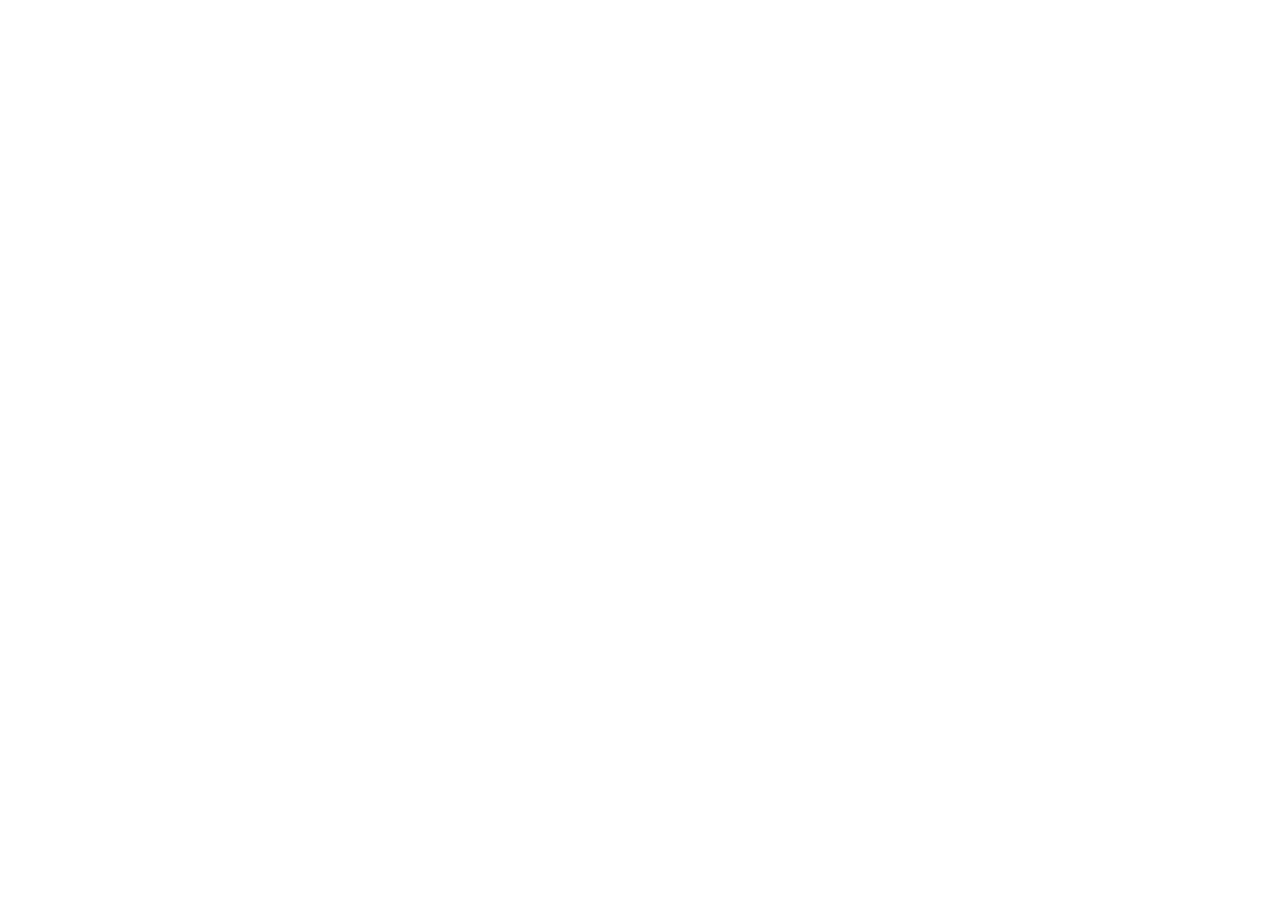
==== commit dce3dee0: "Add files via upload" ====
--- a/index.html
+++ b/index.html
@@ -3,14 +3,49 @@
   <head>
     <meta charset="UTF-8" />
     <meta name="viewport" content="width=device-width, initial-scale=1.0" />
-    <title>PocketGuide</title>
-    <meta name="description" content="The premium, minimalist companion for creature explorers." />
+
+    <!-- Primary SEO -->
+    <title>Pokopia guide</title>
+    <meta
+      name="description"
+      content="PocketGuide is the ultimate companion app for Pokopia on Nintendo Switch 2. Track creatures, discover secrets, and enhance your gameplay with a clean, powerful guide."
+    />
+    <meta
+      name="keywords"
+      content="Pokopia, Pokopia guide, Switch 2 app, Pokopia companion, creature tracker, Pokopia tips, Nintendo Switch 2 guide, PocketGuide"
+    />
+    <meta name="author" content="PocketGuide" />
+
+    <!-- Open Graph -->
+    <meta property="og:title" content="PocketGuide – Pokopia Companion App for Switch 2" />
+    <meta
+      property="og:description"
+      content="Track creatures, uncover secrets, and level up your Pokopia experience with the ultimate companion app."
+    />
+    <meta property="og:type" content="website" />
+    <meta property="og:url" content="/logo.png" />
+
+    <!-- Twitter -->
+    <meta name="twitter:card" content="summary" />
+    <meta name="twitter:title" content="PocketGuide – Pokopia Companion App" />
+    <meta
+      name="twitter:description"
+      content="The ultimate Pokopia companion for Switch 2 players."
+    />
+
+    <!-- Favicon -->
+    <link rel="icon" type="image/png" href="/favicon.png" />
+
     <!-- Fonts -->
     <link rel="preconnect" href="https://fonts.googleapis.com" />
     <link rel="preconnect" href="https://fonts.gstatic.com" crossorigin />
-    <link href="https://fonts.googleapis.com/css2?family=Inter:wght@400;500;600;700;800;900&display=swap" rel="stylesheet" />
-    <script type="module" crossorigin src="./assets/index-D2GuBAJl.js"></script>
-    <link rel="stylesheet" crossorigin href="./assets/index-BNg-23qD.css">
+    <link
+      href="https://fonts.googleapis.com/css2?family=Inter:wght@400;500;600;700;800;900&display=swap"
+      rel="stylesheet"
+    />
+    
+    <script type="module" crossorigin src="/appsite/assets/index-FNC1YhbM.js"></script>
+    <link rel="stylesheet" crossorigin href="/appsite/assets/index-BNg-23qD.css">
   </head>
   <body>
     <div id="root"></div>
